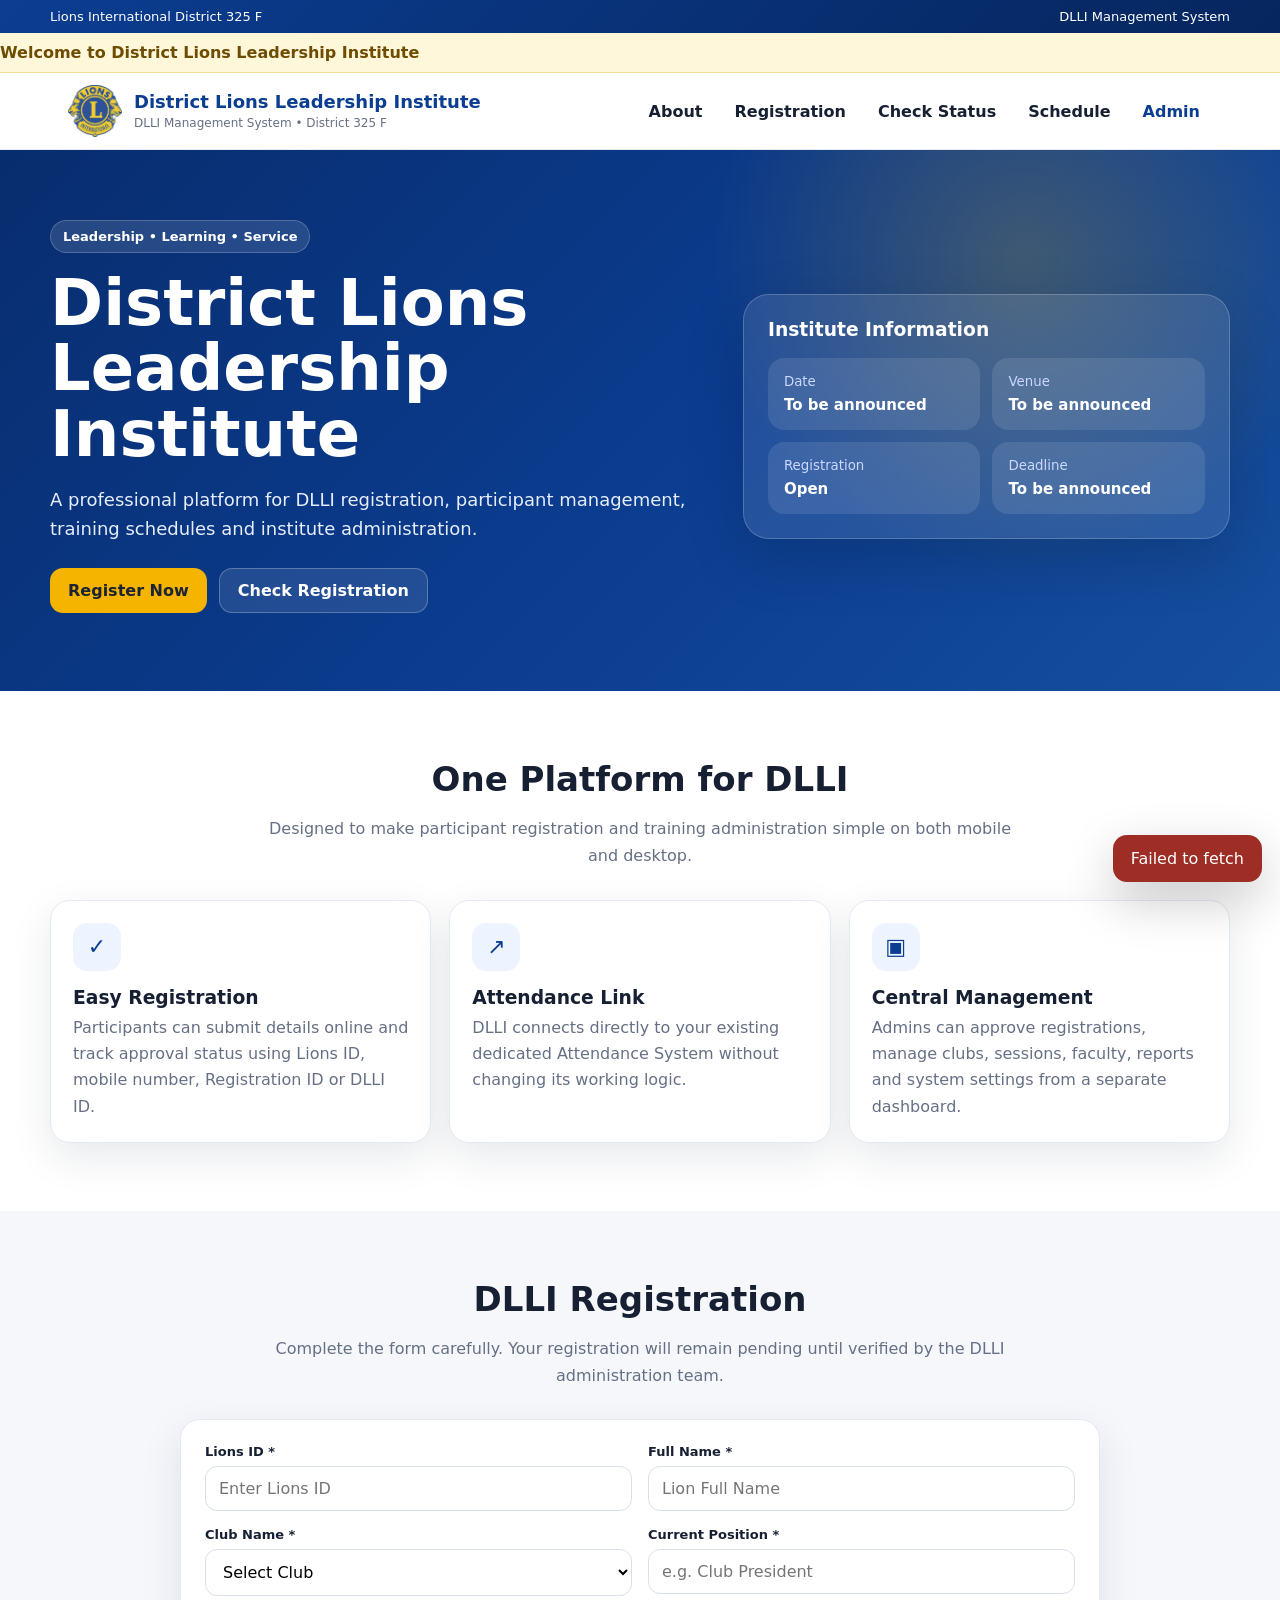
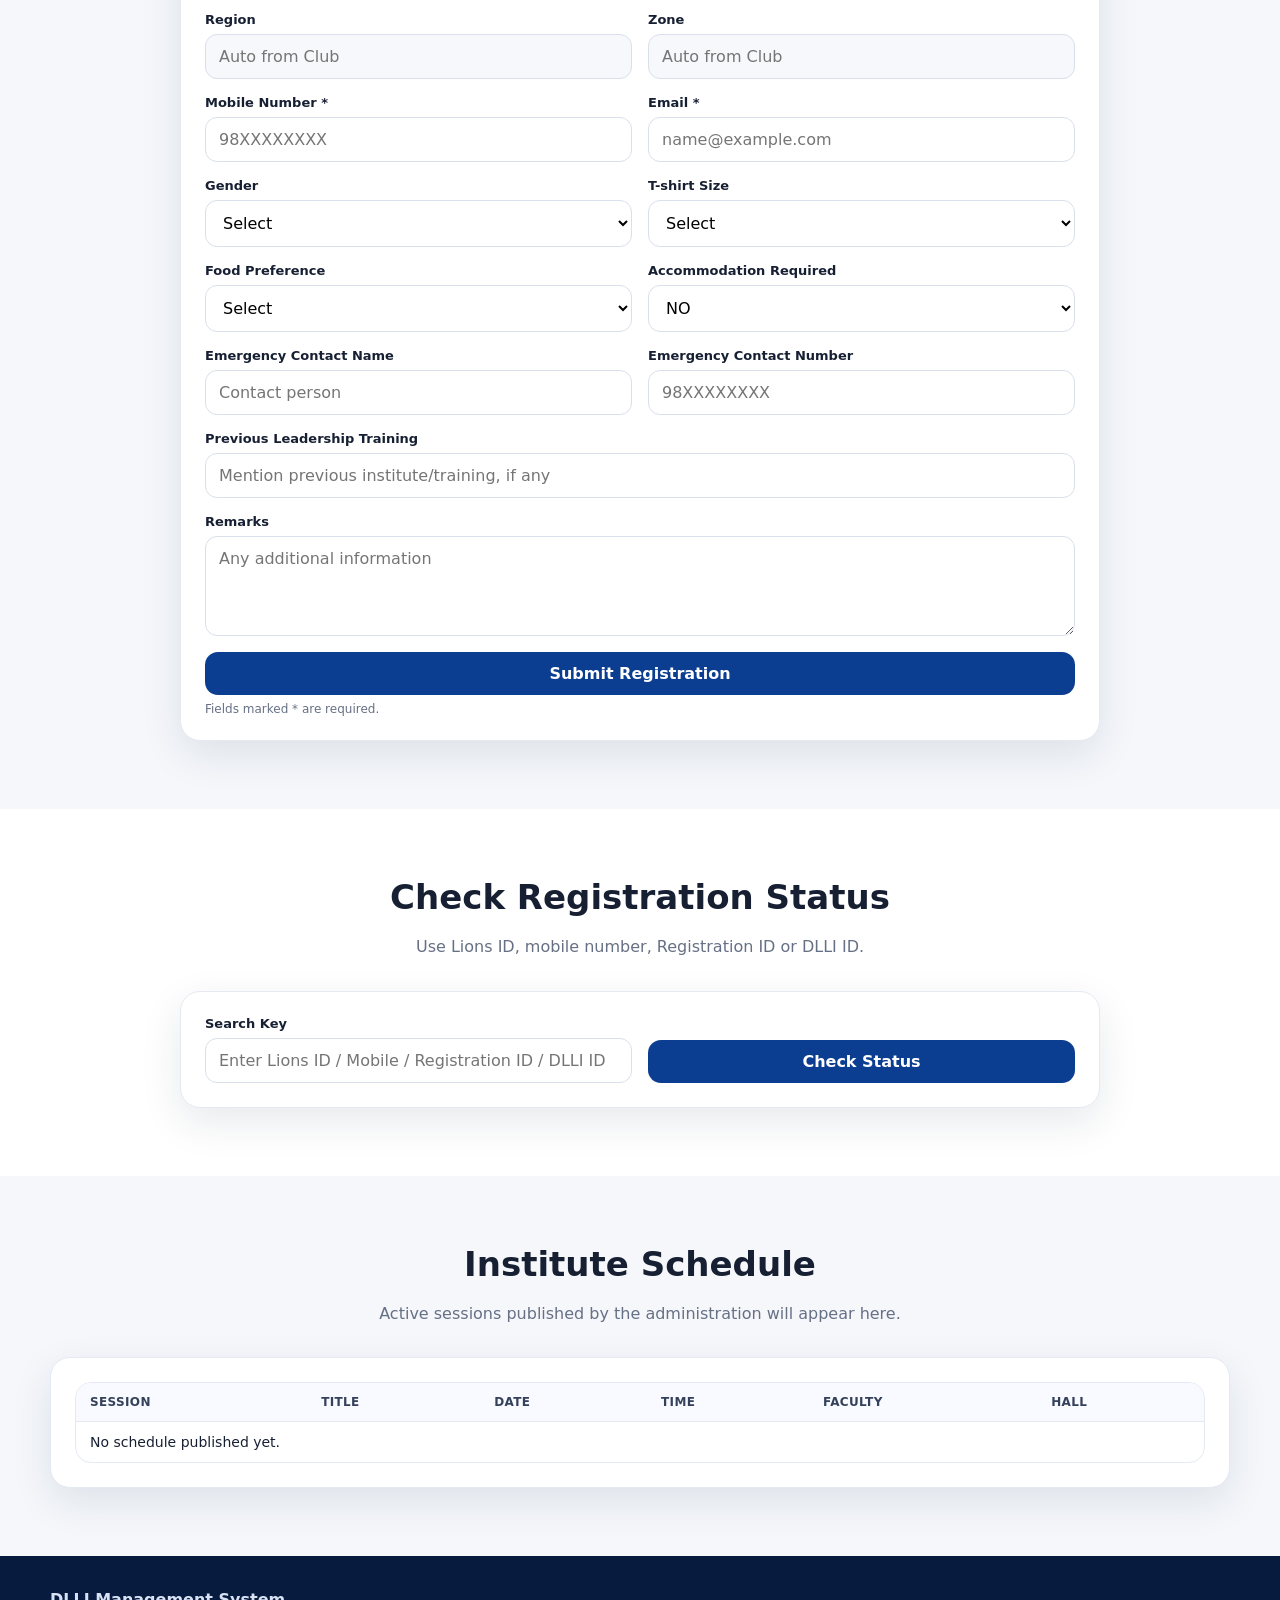
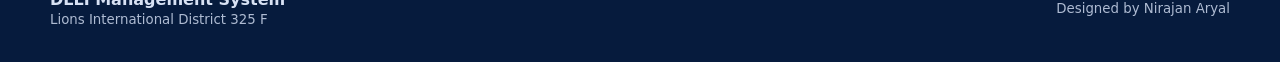
==== index.html @ bb49bf47 "Refactor HTML structure for improved clarity" ====
<!doctype html>
<html lang="en">
<head>
  <meta charset="utf-8">
  <meta name="viewport" content="width=device-width,initial-scale=1">
  <title>DLLI Management System | District 325 F</title>
  <meta name="description" content="District Lions Leadership Institute Management System - Lions International District 325 F">
  <link rel="icon" href="logo.png">
  <link rel="stylesheet" href="style.css">
</head>
<body>
  <div class="topbar"><div class="wrap"><span>Lions International District 325 F</span><span id="systemStatusText">DLLI Management System</span></div></div>

  <div class="marquee" id="marqueeBox"><div class="marquee-track" id="noticeMarquee">Welcome to District Lions Leadership Institute</div></div>

  <nav class="nav"><div class="nav-inner">
    <a class="brand" href="#home"><img src="logo.png" alt="DLLI Logo"><div><div class="brand-title">District Lions Leadership Institute</div><div class="brand-sub">DLLI Management System • District 325 F</div></div></a>
    <div class="nav-links">
      <a href="#about">About</a><a href="#registration">Registration</a><a href="#check">Check Status</a><a href="#schedule">Schedule</a>
      <a id="attendanceNavBtn" class="keep btn btn-success hidden" href="#" rel="noopener">Attendance</a>
      <a class="keep btn btn-light" href="admin.html">Admin</a>
    </div>
  </div></nav>

  <main>
    <section class="hero" id="home"><div class="hero-grid">
      <div>
        <span class="eyebrow">Leadership • Learning • Service</span>
        <h1 id="heroTitle">District Lions Leadership Institute</h1>
        <p id="heroIntro">A professional platform for DLLI registration, participant management, training schedules and institute administration.</p>
        <div class="hero-actions">
          <a class="btn btn-accent" href="#registration">Register Now</a>
          <a class="btn btn-outline hero-outline" href="#check">Check Registration</a>
          <a id="attendanceHeroBtn" class="btn btn-success hidden" href="#" rel="noopener">Open Attendance System</a>
        </div>
      </div>
      <div class="hero-card"><h3>Institute Information</h3><div class="meta">
        <div class="meta-box"><small>Date</small><strong id="instituteDate">To be announced</strong></div>
        <div class="meta-box"><small>Venue</small><strong id="venue">To be announced</strong></div>
        <div class="meta-box"><small>Registration</small><strong id="regStatus">Open</strong></div>
        <div class="meta-box"><small>Deadline</small><strong id="deadline">To be announced</strong></div>
      </div></div>
    </div></section>

    <section class="section alt" id="about"><div class="section-head"><h2>One Platform for DLLI</h2><p>Designed to make participant registration and training administration simple on both mobile and desktop.</p></div><div class="grid-3">
      <div class="feature"><div class="icon">✓</div><h3>Easy Registration</h3><p>Participants can submit details online and track approval status using Lions ID, mobile number, Registration ID or DLLI ID.</p></div>
      <div class="feature"><div class="icon">↗</div><h3>Attendance Link</h3><p>DLLI connects directly to your existing dedicated Attendance System without changing its working logic.</p></div>
      <div class="feature"><div class="icon">▣</div><h3>Central Management</h3><p>Admins can approve registrations, manage clubs, sessions, faculty, reports and system settings from a separate dashboard.</p></div>
    </div></section>

    <section class="section" id="registration"><div class="section-head"><h2>DLLI Registration</h2><p>Complete the form carefully. Your registration will remain pending until verified by the DLLI administration team.</p></div>
      <div class="form-shell card"><form id="registrationForm"><div class="form-grid">
        <div class="field"><label>Lions ID *</label><input name="lionsId" inputmode="numeric" required placeholder="Enter Lions ID"></div>
        <div class="field"><label>Full Name *</label><input name="fullName" required placeholder="Lion Full Name"></div>
        <div class="field"><label>Club Name *</label><select name="clubName" id="clubSelect" required><option value="">Select Club</option></select></div>
        <div class="field"><label>Current Position *</label><input name="currentPosition" required placeholder="e.g. Club President"></div>
        <div class="field"><label>Region</label><input id="regionDisplay" readonly placeholder="Auto from Club"></div>
        <div class="field"><label>Zone</label><input id="zoneDisplay" readonly placeholder="Auto from Club"></div>
        <div class="field"><label>Mobile Number *</label><input name="mobile" required inputmode="tel" placeholder="98XXXXXXXX"></div>
        <div class="field"><label>Email *</label><input name="email" type="email" required placeholder="name@example.com"></div>
        <div class="field"><label>Gender</label><select name="gender"><option value="">Select</option><option>Male</option><option>Female</option><option>Other</option></select></div>
        <div class="field"><label>T-shirt Size</label><select name="tshirtSize"><option value="">Select</option><option>S</option><option>M</option><option>L</option><option>XL</option><option>XXL</option><option>XXXL</option></select></div>
        <div class="field"><label>Food Preference</label><select name="foodPreference"><option value="">Select</option><option>Vegetarian</option><option>Non-Vegetarian</option><option>Other</option></select></div>
        <div class="field"><label>Accommodation Required</label><select name="accommodationRequired"><option value="NO">NO</option><option value="YES">YES</option></select></div>
        <div class="field"><label>Emergency Contact Name</label><input name="emergencyName" placeholder="Contact person"></div>
        <div class="field"><label>Emergency Contact Number</label><input name="emergencyNumber" inputmode="tel" placeholder="98XXXXXXXX"></div>
        <div class="field full"><label>Previous Leadership Training</label><input name="previousTraining" placeholder="Mention previous institute/training, if any"></div>
        <div class="field full"><label>Remarks</label><textarea name="remarks" placeholder="Any additional information"></textarea></div>
        <div class="field full"><button class="btn btn-primary" id="submitBtn" type="submit">Submit Registration</button><div class="hint">Fields marked * are required.</div></div>
      </div></form><div id="registrationMessage" class="status-box"></div></div>
    </section>

    <section class="section alt" id="check"><div class="section-head"><h2>Check Registration Status</h2><p>Use Lions ID, mobile number, Registration ID or DLLI ID.</p></div><div class="form-shell card"><div class="form-grid"><div class="field"><label>Search Key</label><input id="checkKey" placeholder="Enter Lions ID / Mobile / Registration ID / DLLI ID"></div><div class="field action-field"><button class="btn btn-primary" id="checkBtn" type="button">Check Status</button></div></div><div id="checkResult" class="status-box"></div></div></section>

    <section class="section" id="schedule"><div class="section-head"><h2>Institute Schedule</h2><p>Active sessions published by the administration will appear here.</p></div><div class="wrap card"><div class="table-wrap"><table><thead><tr><th>Session</th><th>Title</th><th>Date</th><th>Time</th><th>Faculty</th><th>Hall</th></tr></thead><tbody id="scheduleBody"><tr><td colspan="6">No schedule published yet.</td></tr></tbody></table></div></div></section>
  </main>

  <footer class="footer"><div class="footer-grid"><div><strong>DLLI Management System</strong><br><small>Lions International District 325 F</small></div><small>Designed by Nirajan Aryal</small></div></footer>
  <div id="toast" class="toast"></div>
  <script src="config.js"></script><script src="app.js"></script>
</body></html>
---- style.css ----
:root{
  --primary:#0b3d91;--primary2:#1456c3;--accent:#f4b400;--ink:#172033;--muted:#667085;
  --bg:#f5f7fb;--card:#ffffff;--line:#e5e9f2;--success:#14804a;--danger:#c9362b;--warning:#b36b00;
  --shadow:0 14px 40px rgba(18,38,63,.10);--radius:20px;
}
*{box-sizing:border-box}html{scroll-behavior:smooth}body{margin:0;font-family:Inter,system-ui,-apple-system,"Segoe UI",Roboto,Arial,sans-serif;background:var(--bg);color:var(--ink)}
a{color:inherit;text-decoration:none}button,input,select,textarea{font:inherit}
.topbar{background:linear-gradient(135deg,var(--primary),#06265e);color:#fff;padding:9px 18px;font-size:13px}
.topbar .wrap{display:flex;justify-content:space-between;gap:12px;align-items:center}.wrap{max-width:1180px;margin:auto}
.nav{position:sticky;top:0;z-index:50;background:rgba(255,255,255,.96);backdrop-filter:blur(12px);border-bottom:1px solid var(--line)}
.nav-inner{max-width:1180px;margin:auto;padding:11px 18px;display:flex;align-items:center;justify-content:space-between;gap:18px}
.brand{display:flex;align-items:center;gap:12px;min-width:0}.brand img{width:54px;height:54px;object-fit:contain}.brand-title{font-weight:900;color:var(--primary);font-size:18px;line-height:1.1}.brand-sub{font-size:12px;color:var(--muted);margin-top:4px}
.nav-links{display:flex;gap:8px;align-items:center;flex-wrap:wrap}.nav-links a,.nav-links button{border:0;background:transparent;padding:10px 12px;border-radius:12px;cursor:pointer;font-weight:700}.nav-links a:hover,.nav-links button:hover{background:#eef4ff;color:var(--primary)}
.btn{border:0;border-radius:13px;padding:12px 18px;cursor:pointer;font-weight:800;display:inline-flex;align-items:center;justify-content:center;gap:8px;transition:.2s}.btn:hover{transform:translateY(-1px)}.btn-primary{background:var(--primary);color:#fff}.btn-accent{background:var(--accent);color:#1c2433}.btn-light{background:#eef4ff;color:var(--primary)}.btn-danger{background:#feeceb;color:var(--danger)}.btn-success{background:#e8f7ef;color:var(--success)}.btn-outline{background:#fff;border:1px solid var(--line);color:var(--ink)}
.hero{background:radial-gradient(circle at 80% 20%,rgba(244,180,0,.22),transparent 28%),linear-gradient(135deg,#082d6e,#0b3d91 56%,#164f9d);color:white;padding:70px 18px 78px}.hero-grid{max-width:1180px;margin:auto;display:grid;grid-template-columns:1.15fr .85fr;gap:34px;align-items:center}.eyebrow{display:inline-block;background:rgba(255,255,255,.12);border:1px solid rgba(255,255,255,.2);padding:8px 12px;border-radius:999px;font-size:13px;font-weight:800}.hero h1{font-size:clamp(38px,5vw,68px);line-height:1.02;margin:18px 0 14px}.hero p{font-size:18px;line-height:1.65;color:#e6edff;max-width:720px}.hero-actions{display:flex;gap:12px;flex-wrap:wrap;margin-top:24px}.hero-card{background:rgba(255,255,255,.10);border:1px solid rgba(255,255,255,.2);padding:24px;border-radius:26px;box-shadow:0 20px 60px rgba(0,0,0,.16)}
.hero-card .meta{display:grid;grid-template-columns:1fr 1fr;gap:12px}.meta-box{background:rgba(255,255,255,.1);padding:16px;border-radius:16px}.meta-box small{display:block;color:#cbd8ff;margin-bottom:6px}.meta-box strong{font-size:15px}
.marquee{background:#fff7da;color:#6e4c00;border-bottom:1px solid #f0df9b;overflow:hidden;white-space:nowrap}.marquee-track{display:inline-block;padding:10px 0;animation:scroll 28s linear infinite;font-weight:800}@keyframes scroll{from{transform:translateX(100vw)}to{transform:translateX(-100%)}}
.section{padding:68px 18px}.section.alt{background:#fff}.section-head{max-width:760px;margin:0 auto 30px;text-align:center}.section-head h2{font-size:34px;margin:0 0 10px}.section-head p{color:var(--muted);line-height:1.7}
.grid-3{max-width:1180px;margin:auto;display:grid;grid-template-columns:repeat(3,1fr);gap:18px}.feature{background:#fff;border:1px solid var(--line);border-radius:var(--radius);padding:22px;box-shadow:var(--shadow)}.feature .icon{width:48px;height:48px;display:grid;place-items:center;border-radius:14px;background:#eef4ff;color:var(--primary);font-size:22px}.feature h3{margin:16px 0 7px}.feature p{color:var(--muted);line-height:1.65;margin:0}
.card{background:var(--card);border:1px solid var(--line);border-radius:var(--radius);box-shadow:var(--shadow);padding:24px}.form-shell{max-width:920px;margin:auto}.form-grid{display:grid;grid-template-columns:1fr 1fr;gap:16px}.field{display:flex;flex-direction:column;gap:7px}.field.full{grid-column:1/-1}.field label{font-size:13px;font-weight:800}.field input,.field select,.field textarea{width:100%;border:1px solid #d9dfeb;border-radius:12px;padding:12px 13px;background:#fff;outline:none}.field input:focus,.field select:focus,.field textarea:focus{border-color:#7aa7f2;box-shadow:0 0 0 3px #eaf1ff}.field textarea{min-height:100px;resize:vertical}.hint{font-size:12px;color:var(--muted)}
.status-box{margin-top:18px;padding:16px;border-radius:14px;display:none}.status-box.show{display:block}.status-info{background:#eef4ff;color:#244d87}.status-success{background:#e8f7ef;color:#11653a}.status-error{background:#feeceb;color:#9d2d25}.status-warning{background:#fff5e6;color:#8f5b00}
.stats{display:grid;grid-template-columns:repeat(4,1fr);gap:14px}.stat{background:#fff;border:1px solid var(--line);padding:18px;border-radius:17px}.stat small{color:var(--muted)}.stat strong{display:block;font-size:28px;margin-top:4px;color:var(--primary)}
.table-wrap{overflow:auto;border:1px solid var(--line);border-radius:16px}table{width:100%;border-collapse:collapse;min-width:760px}th,td{padding:12px 14px;border-bottom:1px solid var(--line);text-align:left;font-size:14px}th{background:#f8faff;color:#35415a;font-size:12px;text-transform:uppercase;letter-spacing:.03em}tr:last-child td{border-bottom:0}.badge{display:inline-flex;padding:6px 9px;border-radius:999px;font-size:11px;font-weight:900}.badge.pending{background:#fff4d6;color:#866000}.badge.approved{background:#e7f7ee;color:#12643b}.badge.rejected{background:#feeceb;color:#a63129}.badge.waiting_list{background:#eef4ff;color:#305d9b}
.footer{background:#061b3d;color:#d8e2f4;padding:34px 18px}.footer-grid{max-width:1180px;margin:auto;display:flex;justify-content:space-between;gap:20px;align-items:center}.footer small{color:#aebbd2}
.loading{opacity:.65;pointer-events:none}.spinner{width:16px;height:16px;border:2px solid currentColor;border-right-color:transparent;border-radius:50%;animation:spin .7s linear infinite}@keyframes spin{to{transform:rotate(360deg)}}
.modal{position:fixed;inset:0;background:rgba(4,12,28,.62);display:none;align-items:center;justify-content:center;padding:18px;z-index:100}.modal.show{display:flex}.modal-card{background:#fff;width:min(560px,100%);max-height:90vh;overflow:auto;border-radius:22px;padding:22px;box-shadow:0 25px 90px rgba(0,0,0,.28)}
.admin-layout{display:grid;grid-template-columns:250px 1fr;min-height:100vh}.sidebar{background:#071d42;color:#fff;padding:18px;position:sticky;top:0;height:100vh}.side-brand{display:flex;align-items:center;gap:11px;padding-bottom:18px;border-bottom:1px solid rgba(255,255,255,.12)}.side-brand img{width:44px;height:44px;object-fit:contain}.side-menu{display:flex;flex-direction:column;gap:7px;margin-top:18px}.side-menu button{width:100%;text-align:left;border:0;background:transparent;color:#d8e5ff;padding:11px 12px;border-radius:12px;cursor:pointer;font-weight:700}.side-menu button:hover,.side-menu button.active{background:#123a79;color:#fff}.admin-main{min-width:0}.admin-top{background:#fff;border-bottom:1px solid var(--line);padding:14px 20px;display:flex;justify-content:space-between;align-items:center;position:sticky;top:0;z-index:20}.admin-content{padding:22px;max-width:1400px}.panel{display:none}.panel.active{display:block}.panel-head{display:flex;justify-content:space-between;align-items:center;gap:12px;margin-bottom:16px}.panel-head h2{margin:0}.login-screen{min-height:100vh;display:grid;place-items:center;padding:20px;background:radial-gradient(circle at 10% 10%,#eaf1ff,transparent 30%),var(--bg)}.login-card{width:min(430px,100%);background:#fff;border:1px solid var(--line);box-shadow:var(--shadow);border-radius:24px;padding:28px}.login-logo{display:flex;justify-content:center}.login-logo img{width:84px;height:84px;object-fit:contain}.hidden{display:none!important}.row-actions{display:flex;gap:6px;flex-wrap:wrap}.mini{padding:7px 10px;border-radius:9px;font-size:12px}.settings-grid{display:grid;grid-template-columns:repeat(2,1fr);gap:14px}
@media(max-width:900px){.hero-grid,.grid-3{grid-template-columns:1fr}.hero{padding-top:48px}.admin-layout{grid-template-columns:1fr}.sidebar{position:relative;height:auto}.side-menu{display:grid;grid-template-columns:repeat(2,1fr)}.admin-top{position:sticky}.stats{grid-template-columns:repeat(2,1fr)}}
@media(max-width:620px){.nav-links a:not(.keep){display:none}.brand-title{font-size:15px}.brand-sub{display:none}.hero h1{font-size:40px}.form-grid,.settings-grid{grid-template-columns:1fr}.field.full{grid-column:auto}.stats{grid-template-columns:1fr 1fr}.topbar .wrap,.footer-grid{flex-direction:column;align-items:flex-start}.hero-card .meta{grid-template-columns:1fr}.side-menu{grid-template-columns:1fr 1fr}.admin-content{padding:14px}.panel-head{align-items:flex-start;flex-direction:column}}

/* ===== DLLI v1.1.0 additive UI ===== */
.hero-card h3{margin-top:0}.hero-outline{background:rgba(255,255,255,.1);color:#fff;border-color:rgba(255,255,255,.25)}
.action-field{justify-content:end}.stats-5{grid-template-columns:repeat(5,1fr)}
.analysis-grid{display:grid;grid-template-columns:repeat(2,1fr);gap:18px;margin-top:18px}.analysis-grid .card{box-shadow:none}
.breakdown{display:flex;flex-direction:column;gap:9px;max-height:240px;overflow:auto}.breakdown-row{display:flex;justify-content:space-between;gap:15px;padding:9px 10px;border-radius:10px;background:#f8faff}.breakdown-row span{min-width:0;overflow:hidden;text-overflow:ellipsis;white-space:nowrap;color:#475467}.breakdown-row strong{color:var(--primary)}
.report-filters{display:grid;grid-template-columns:repeat(4,1fr);gap:14px}.modal-head{display:flex;justify-content:space-between;align-items:center;gap:12px}.modal-wide{width:min(900px,100%)}.modal-actions{margin-top:18px;padding-top:16px;border-top:1px solid var(--line)}
.toast{position:fixed;right:18px;bottom:18px;z-index:250;max-width:min(420px,calc(100vw - 36px));padding:14px 18px;border-radius:14px;box-shadow:0 18px 50px rgba(0,0,0,.22);background:#172033;color:#fff;opacity:0;transform:translateY(15px);pointer-events:none;transition:.22s}.toast.show{opacity:1;transform:translateY(0)}.toast-success{background:#11653a}.toast-error{background:#9d2d25}.toast-info{background:#244d87}
.viewer-mode #setupClubsBtn,.viewer-mode #addSessionBtn,.viewer-mode #addFacultyBtn,.viewer-mode #saveSettingsBtn,.viewer-mode #saveRegEdit,.viewer-mode #approveFromModal,.viewer-mode #waitingFromModal,.viewer-mode #rejectFromModal{display:none!important}
input[readonly]{background:#f6f8fb;color:#667085}
@media(max-width:1100px){.stats-5{grid-template-columns:repeat(3,1fr)}.report-filters{grid-template-columns:repeat(2,1fr)}}
@media(max-width:760px){.analysis-grid{grid-template-columns:1fr}.stats-5{grid-template-columns:repeat(2,1fr)}.report-filters{grid-template-columns:1fr}.modal-actions .btn{flex:1 1 45%}}
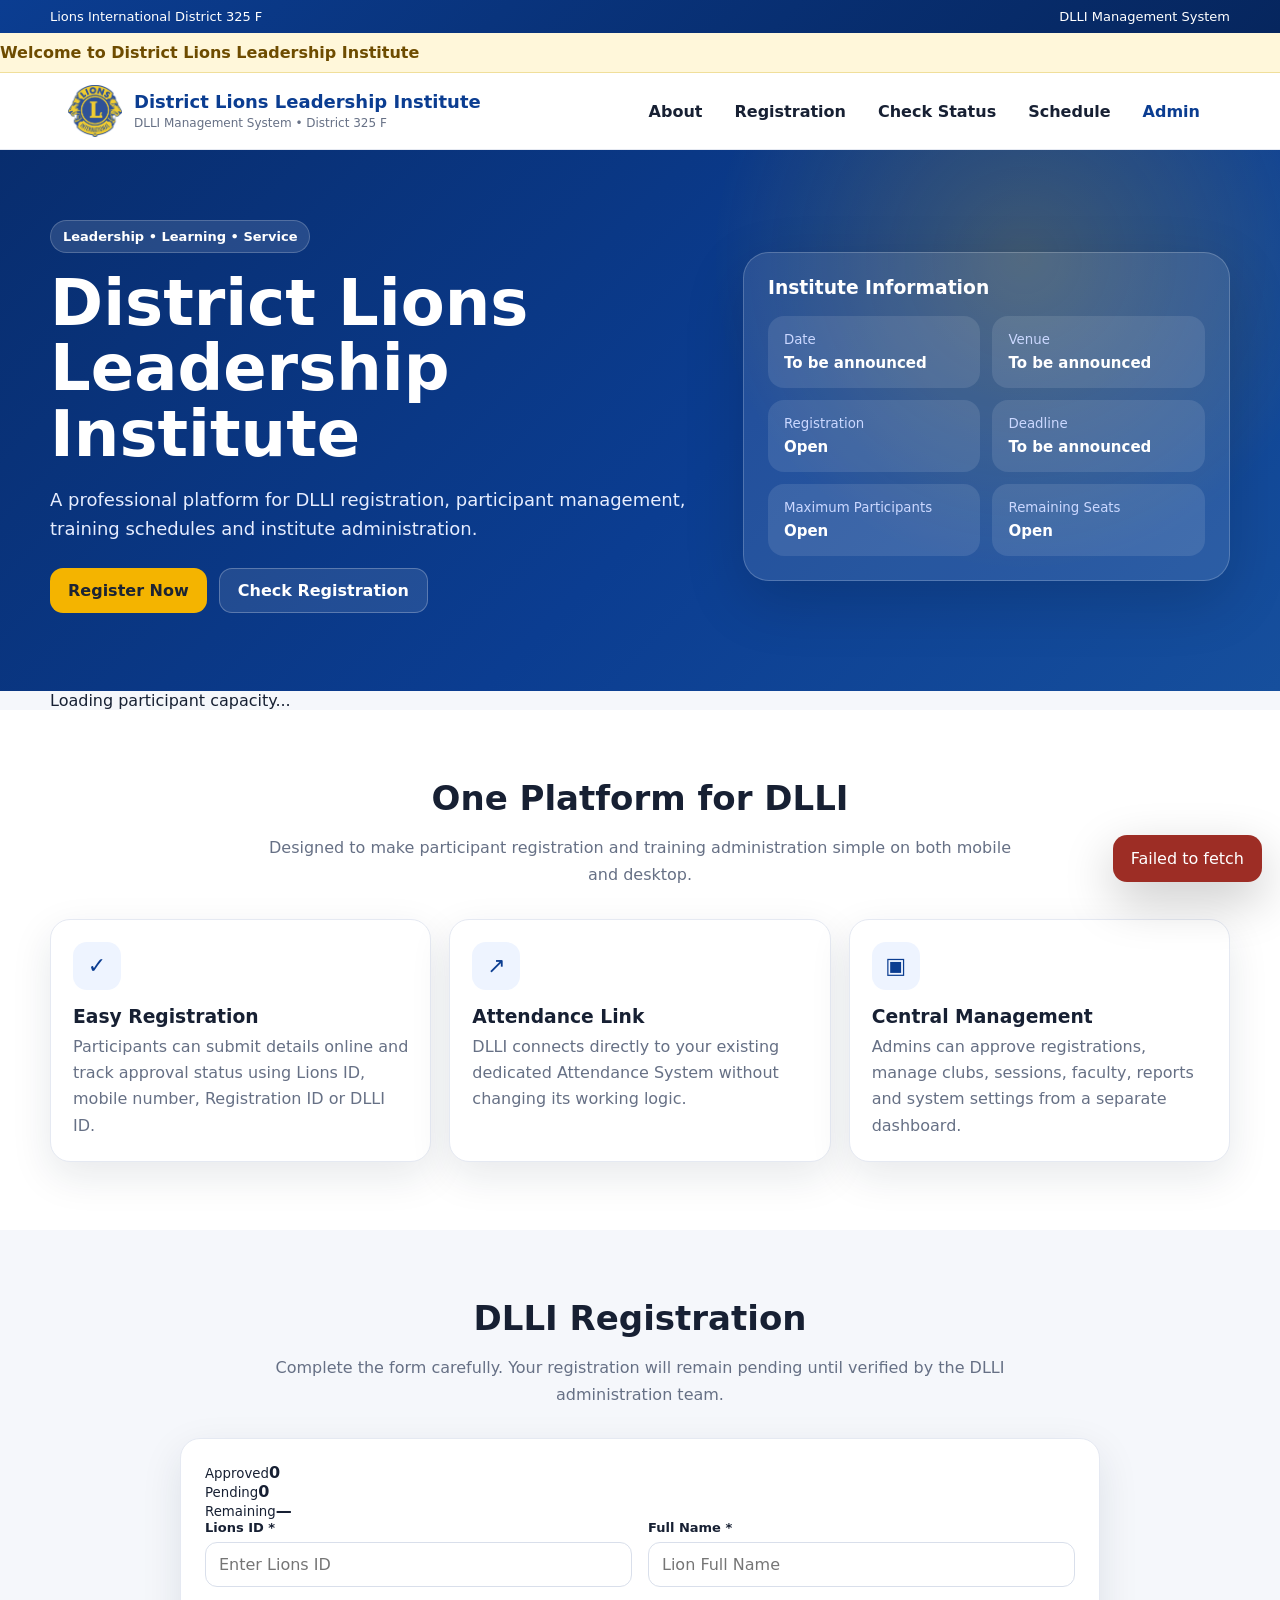
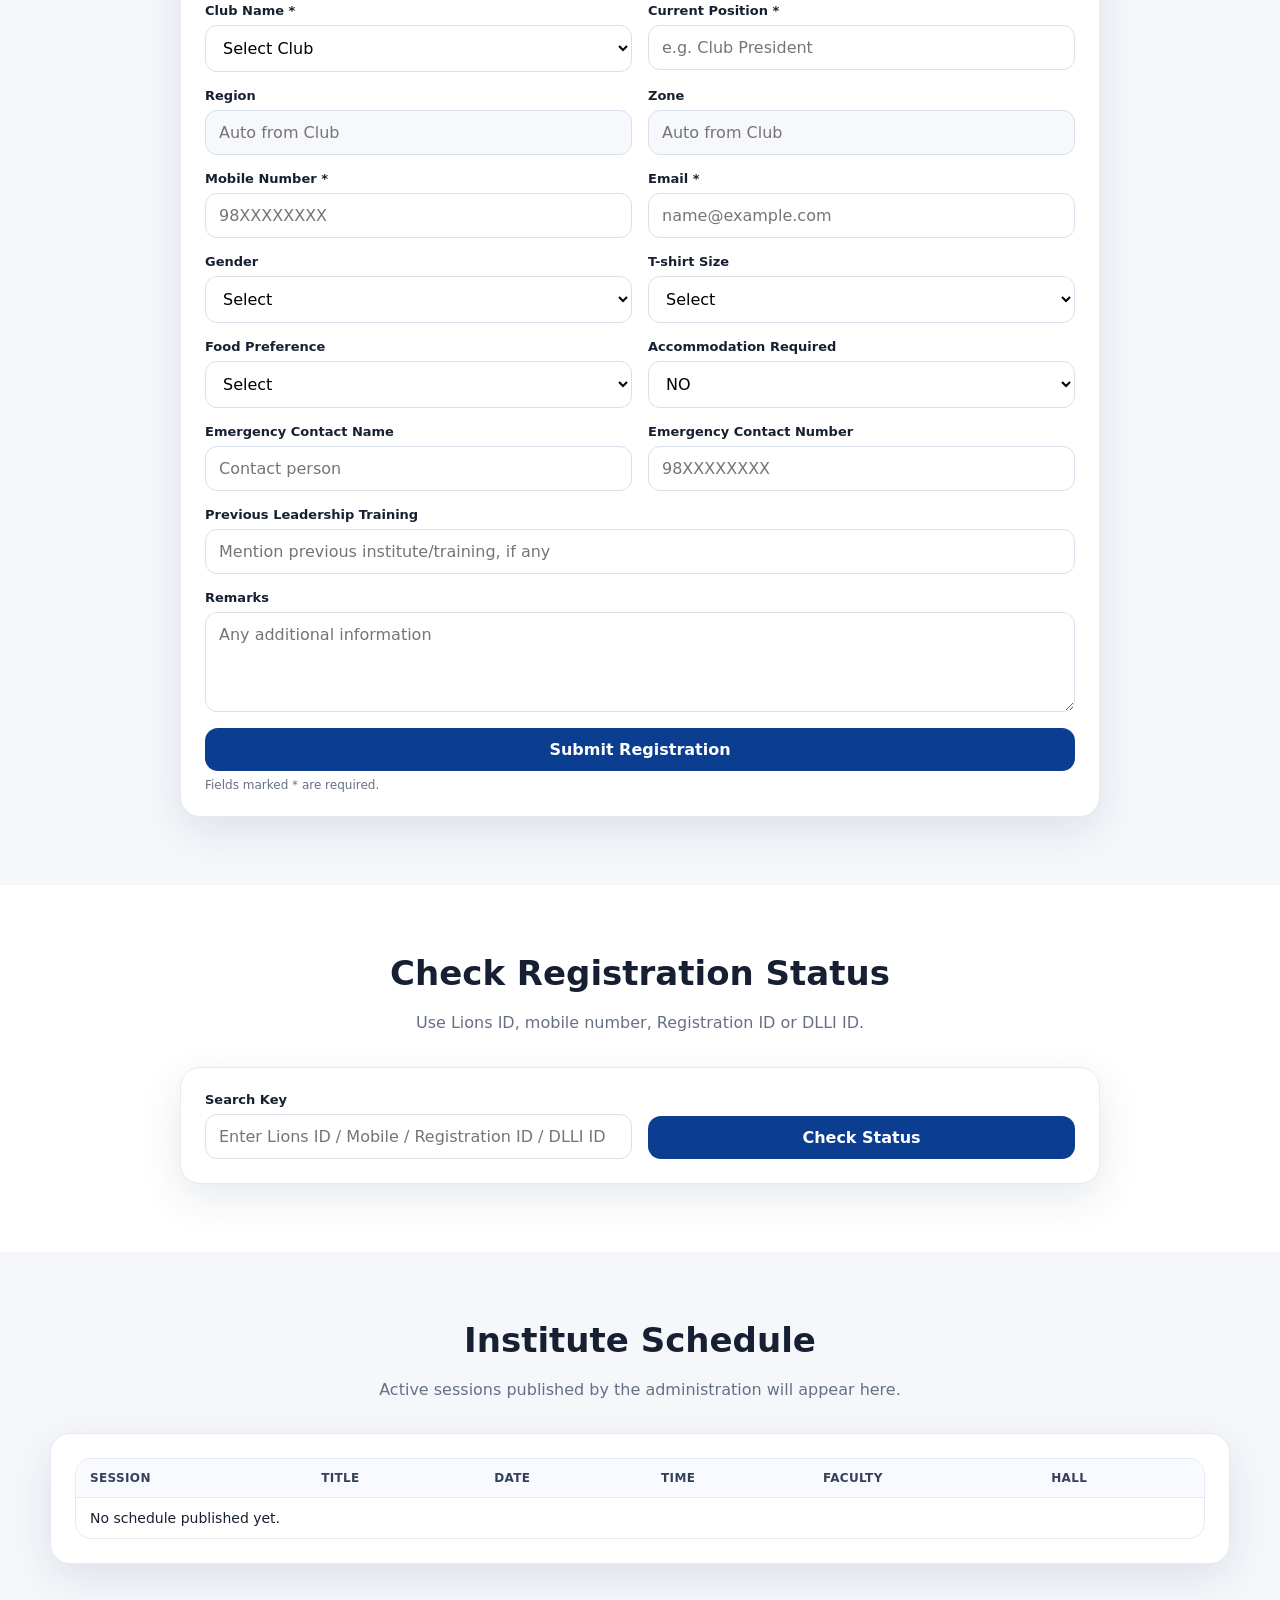
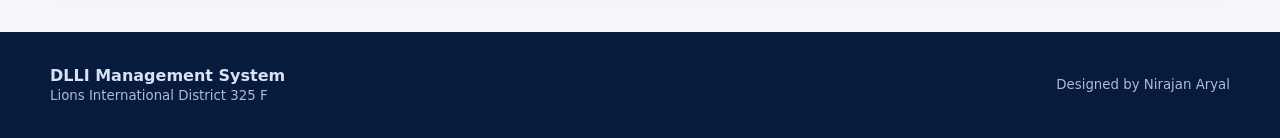
==== commit d084edea: "Update index.html" ====
--- a/index.html
+++ b/index.html
@@ -9,14 +9,15 @@
   <link rel="stylesheet" href="style.css">
 </head>
 <body>
-  <div class="topbar"><div class="wrap"><span>Lions International District 325 F</span><span id="systemStatusText">DLLI Management System</span></div></div>
+  <div id="maintenanceBanner" class="maintenance-banner hidden">System is currently under maintenance. Public information remains available, but new registration is temporarily disabled.</div>
+  <div class="topbar"><div class="wrap"><span id="districtNameTop">Lions International District 325 F</span><span id="systemStatusText">DLLI Management System</span></div></div>
 
   <div class="marquee" id="marqueeBox"><div class="marquee-track" id="noticeMarquee">Welcome to District Lions Leadership Institute</div></div>
 
   <nav class="nav"><div class="nav-inner">
-    <a class="brand" href="#home"><img src="logo.png" alt="DLLI Logo"><div><div class="brand-title">District Lions Leadership Institute</div><div class="brand-sub">DLLI Management System • District 325 F</div></div></a>
+    <a class="brand" href="#home"><img data-dlli-logo src="logo.png" alt="DLLI Logo"><div><div class="brand-title" id="brandTitle">District Lions Leadership Institute</div><div class="brand-sub">DLLI Management System • District 325 F</div></div></a>
     <div class="nav-links">
-      <a href="#about">About</a><a href="#registration">Registration</a><a href="#check">Check Status</a><a href="#schedule">Schedule</a>
+      <a href="#about">About</a><a href="#registration">Registration</a><a href="#check">Check Status</a><a href="#schedule">Schedule</a><a id="contactNavBtn" class="hidden" href="#contact">Contact</a>
       <a id="attendanceNavBtn" class="keep btn btn-success hidden" href="#" rel="noopener">Attendance</a>
       <a class="keep btn btn-light" href="admin.html">Admin</a>
     </div>
@@ -29,18 +30,22 @@
         <h1 id="heroTitle">District Lions Leadership Institute</h1>
         <p id="heroIntro">A professional platform for DLLI registration, participant management, training schedules and institute administration.</p>
         <div class="hero-actions">
-          <a class="btn btn-accent" href="#registration">Register Now</a>
+          <a class="btn btn-accent" id="registerHeroBtn" href="#registration">Register Now</a>
           <a class="btn btn-outline hero-outline" href="#check">Check Registration</a>
           <a id="attendanceHeroBtn" class="btn btn-success hidden" href="#" rel="noopener">Open Attendance System</a>
         </div>
       </div>
       <div class="hero-card"><h3>Institute Information</h3><div class="meta">
         <div class="meta-box"><small>Date</small><strong id="instituteDate">To be announced</strong></div>
-        <div class="meta-box"><small>Venue</small><strong id="venue">To be announced</strong></div>
+        <div class="meta-box"><small>Venue</small><strong id="venue">To be announced</strong><a id="venueMapBtn" class="meta-link hidden" href="#" rel="noopener">📍 View Location</a></div>
         <div class="meta-box"><small>Registration</small><strong id="regStatus">Open</strong></div>
         <div class="meta-box"><small>Deadline</small><strong id="deadline">To be announced</strong></div>
+        <div class="meta-box"><small>Maximum Participants</small><strong id="maxParticipants">Open</strong></div>
+        <div class="meta-box"><small>Remaining Seats</small><strong id="remainingSeats">Open</strong></div>
       </div></div>
     </div></section>
+
+    <section class="capacity-strip"><div class="wrap"><div id="capacitySummary" class="capacity-summary">Loading participant capacity...</div></div></section>
 
     <section class="section alt" id="about"><div class="section-head"><h2>One Platform for DLLI</h2><p>Designed to make participant registration and training administration simple on both mobile and desktop.</p></div><div class="grid-3">
       <div class="feature"><div class="icon">✓</div><h3>Easy Registration</h3><p>Participants can submit details online and track approval status using Lions ID, mobile number, Registration ID or DLLI ID.</p></div>
@@ -49,7 +54,7 @@
     </div></section>
 
     <section class="section" id="registration"><div class="section-head"><h2>DLLI Registration</h2><p>Complete the form carefully. Your registration will remain pending until verified by the DLLI administration team.</p></div>
-      <div class="form-shell card"><form id="registrationForm"><div class="form-grid">
+      <div class="form-shell card"><div class="registration-mini-stats"><div><small>Approved</small><strong id="approvedCount">0</strong></div><div><small>Pending</small><strong id="pendingCount">0</strong></div><div><small>Remaining</small><strong id="remainingSeatsMini">—</strong></div></div><form id="registrationForm"><div class="form-grid">
         <div class="field"><label>Lions ID *</label><input name="lionsId" inputmode="numeric" required placeholder="Enter Lions ID"></div>
         <div class="field"><label>Full Name *</label><input name="fullName" required placeholder="Lion Full Name"></div>
         <div class="field"><label>Club Name *</label><select name="clubName" id="clubSelect" required><option value="">Select Club</option></select></div>
@@ -73,9 +78,15 @@
     <section class="section alt" id="check"><div class="section-head"><h2>Check Registration Status</h2><p>Use Lions ID, mobile number, Registration ID or DLLI ID.</p></div><div class="form-shell card"><div class="form-grid"><div class="field"><label>Search Key</label><input id="checkKey" placeholder="Enter Lions ID / Mobile / Registration ID / DLLI ID"></div><div class="field action-field"><button class="btn btn-primary" id="checkBtn" type="button">Check Status</button></div></div><div id="checkResult" class="status-box"></div></div></section>
 
     <section class="section" id="schedule"><div class="section-head"><h2>Institute Schedule</h2><p>Active sessions published by the administration will appear here.</p></div><div class="wrap card"><div class="table-wrap"><table><thead><tr><th>Session</th><th>Title</th><th>Date</th><th>Time</th><th>Faculty</th><th>Hall</th></tr></thead><tbody id="scheduleBody"><tr><td colspan="6">No schedule published yet.</td></tr></tbody></table></div></div></section>
+
+    <section class="section alt hidden" id="contact"><div class="section-head"><h2>Contact DLLI</h2><p>Contact information below is controlled directly from the Settings sheet.</p></div><div class="contact-grid wrap">
+      <div id="phoneContact" class="contact-card hidden"><div class="contact-icon">☎</div><div><small>Phone</small><strong id="contactPhoneText"></strong><a id="contactPhoneLink" class="btn btn-light mini" href="#">Call Now</a></div></div>
+      <div id="emailContact" class="contact-card hidden"><div class="contact-icon">✉</div><div><small>Email</small><strong id="contactEmailText"></strong><a id="contactEmailLink" class="btn btn-light mini" href="#">Send Email</a></div></div>
+      <div id="whatsappContact" class="contact-card hidden"><div class="contact-icon">◉</div><div><small>WhatsApp</small><strong id="contactWhatsappText"></strong><a id="contactWhatsappLink" class="btn btn-success mini" href="#" rel="noopener">Open WhatsApp</a></div></div>
+    </div></section>
   </main>
 
-  <footer class="footer"><div class="footer-grid"><div><strong>DLLI Management System</strong><br><small>Lions International District 325 F</small></div><small>Designed by Nirajan Aryal</small></div></footer>
+  <footer class="footer"><div class="footer-grid"><div><strong>DLLI Management System</strong><br><small id="footerDistrict">Lions International District 325 F</small></div><small>Designed by Nirajan Aryal</small></div></footer>
   <div id="toast" class="toast"></div>
   <script src="config.js"></script><script src="app.js"></script>
 </body></html>
--- a/style.css
+++ b/style.css
@@ -39,3 +39,10 @@
 input[readonly]{background:#f6f8fb;color:#667085}
 @media(max-width:1100px){.stats-5{grid-template-columns:repeat(3,1fr)}.report-filters{grid-template-columns:repeat(2,1fr)}}
 @media(max-width:760px){.analysis-grid{grid-template-columns:1fr}.stats-5{grid-template-columns:repeat(2,1fr)}.report-filters{grid-template-columns:1fr}.modal-actions .btn{flex:1 1 45%}}
+
+/* ===== DLLI v1.2.0 additive UI ===== */
+@keyframes scrollLeft{from{transform:translateX(100vw)}to{transform:translateX(-100%)}}
+@keyframes scrollRight{from{transform:translateX(-100%)}to{transform:translateX(100vw)}}
+.marquee-track{animation-name:scrollLeft;animation-duration:65s;animation-timing-function:linear;animation-iteration-count:infinite}
+.top-actions{display:flex;gap:8px;align-items:center;flex-wrap:wrap}.center{text-align:center}.muted{color:var(--muted)}.small{font-size:13px}.mt12{margin-top:12px}.mt18{margin-top:18px}.mb14{margin-bottom:14px}.full-btn{width:100%;margin-top:18px}.text-link{color:var(--primary);font-weight:800}.side-sub{font-size:11px;color:#aec3e8}.admin-id{font-size:12px;color:var(--muted)}
+@media(max-width:620px){.top-actions{justify-content:flex-end}.top-actions .btn{font-size:11px;padding:7px 9px}}
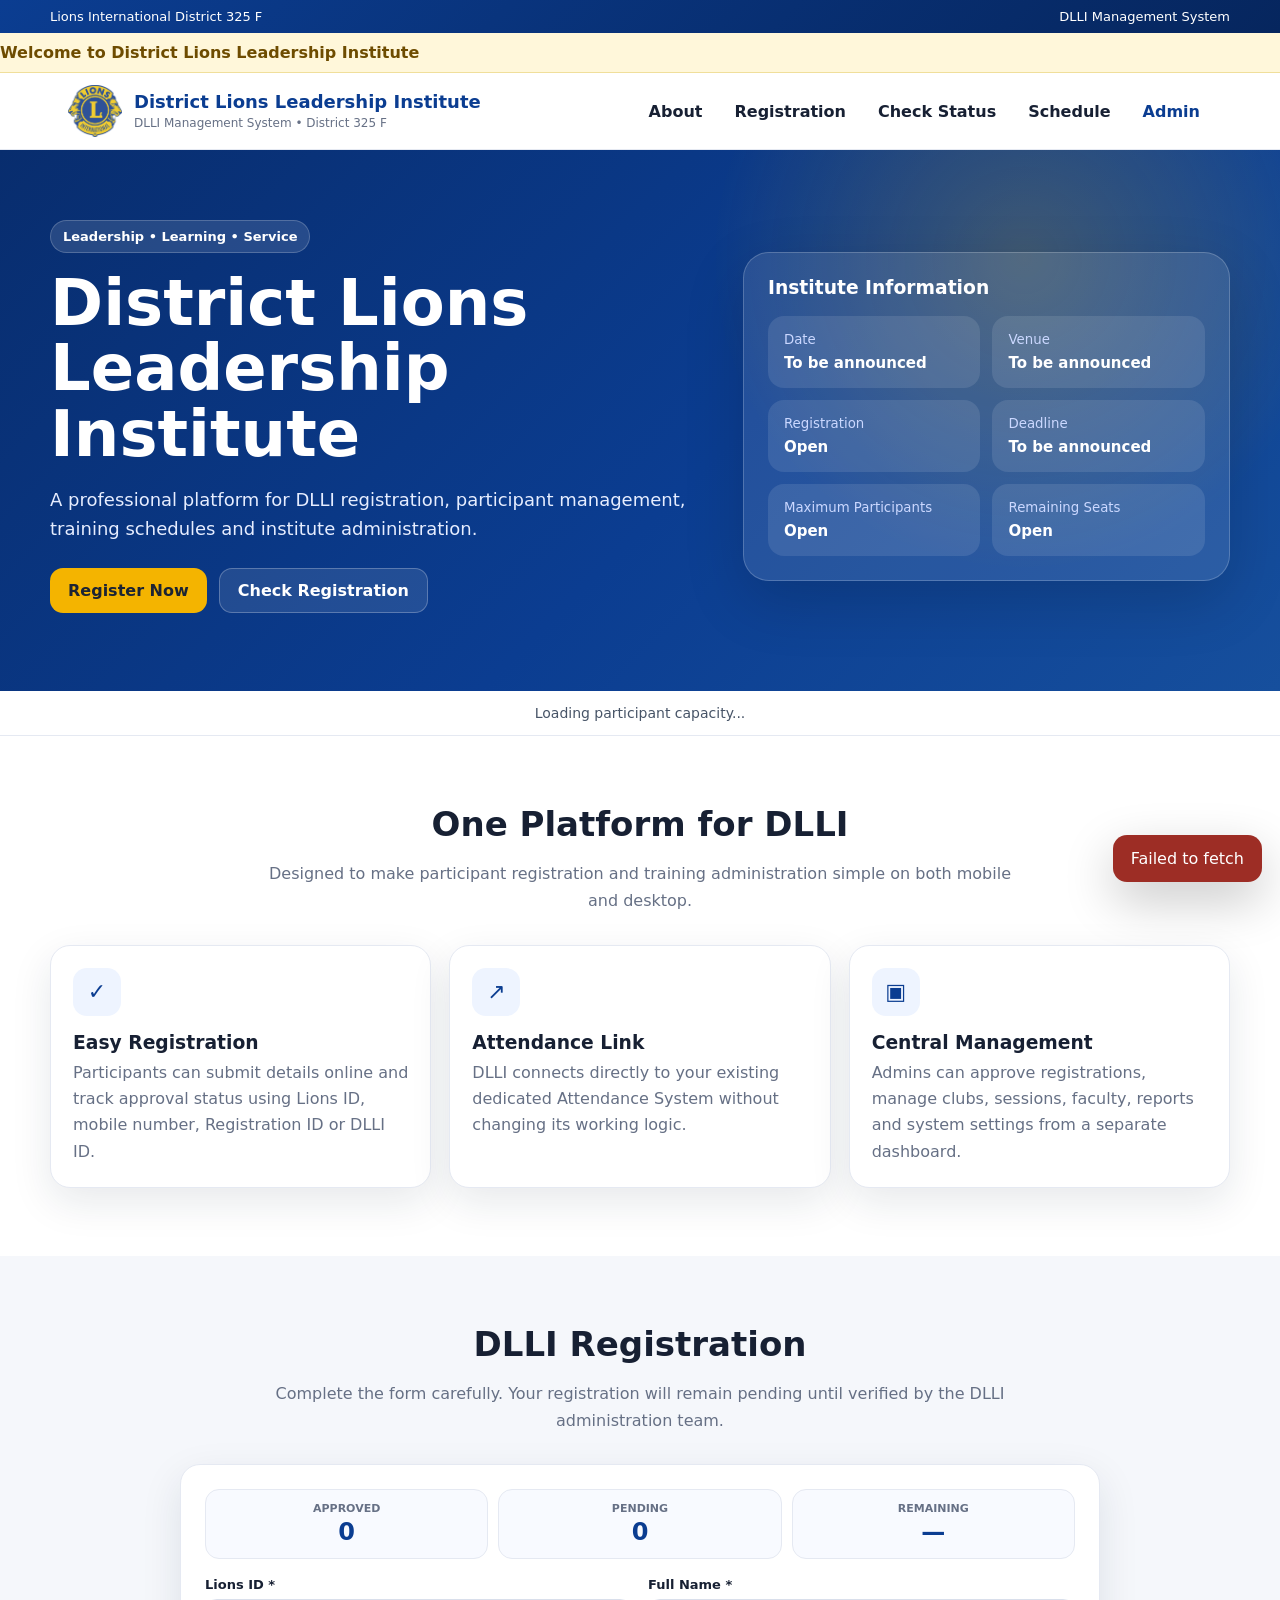
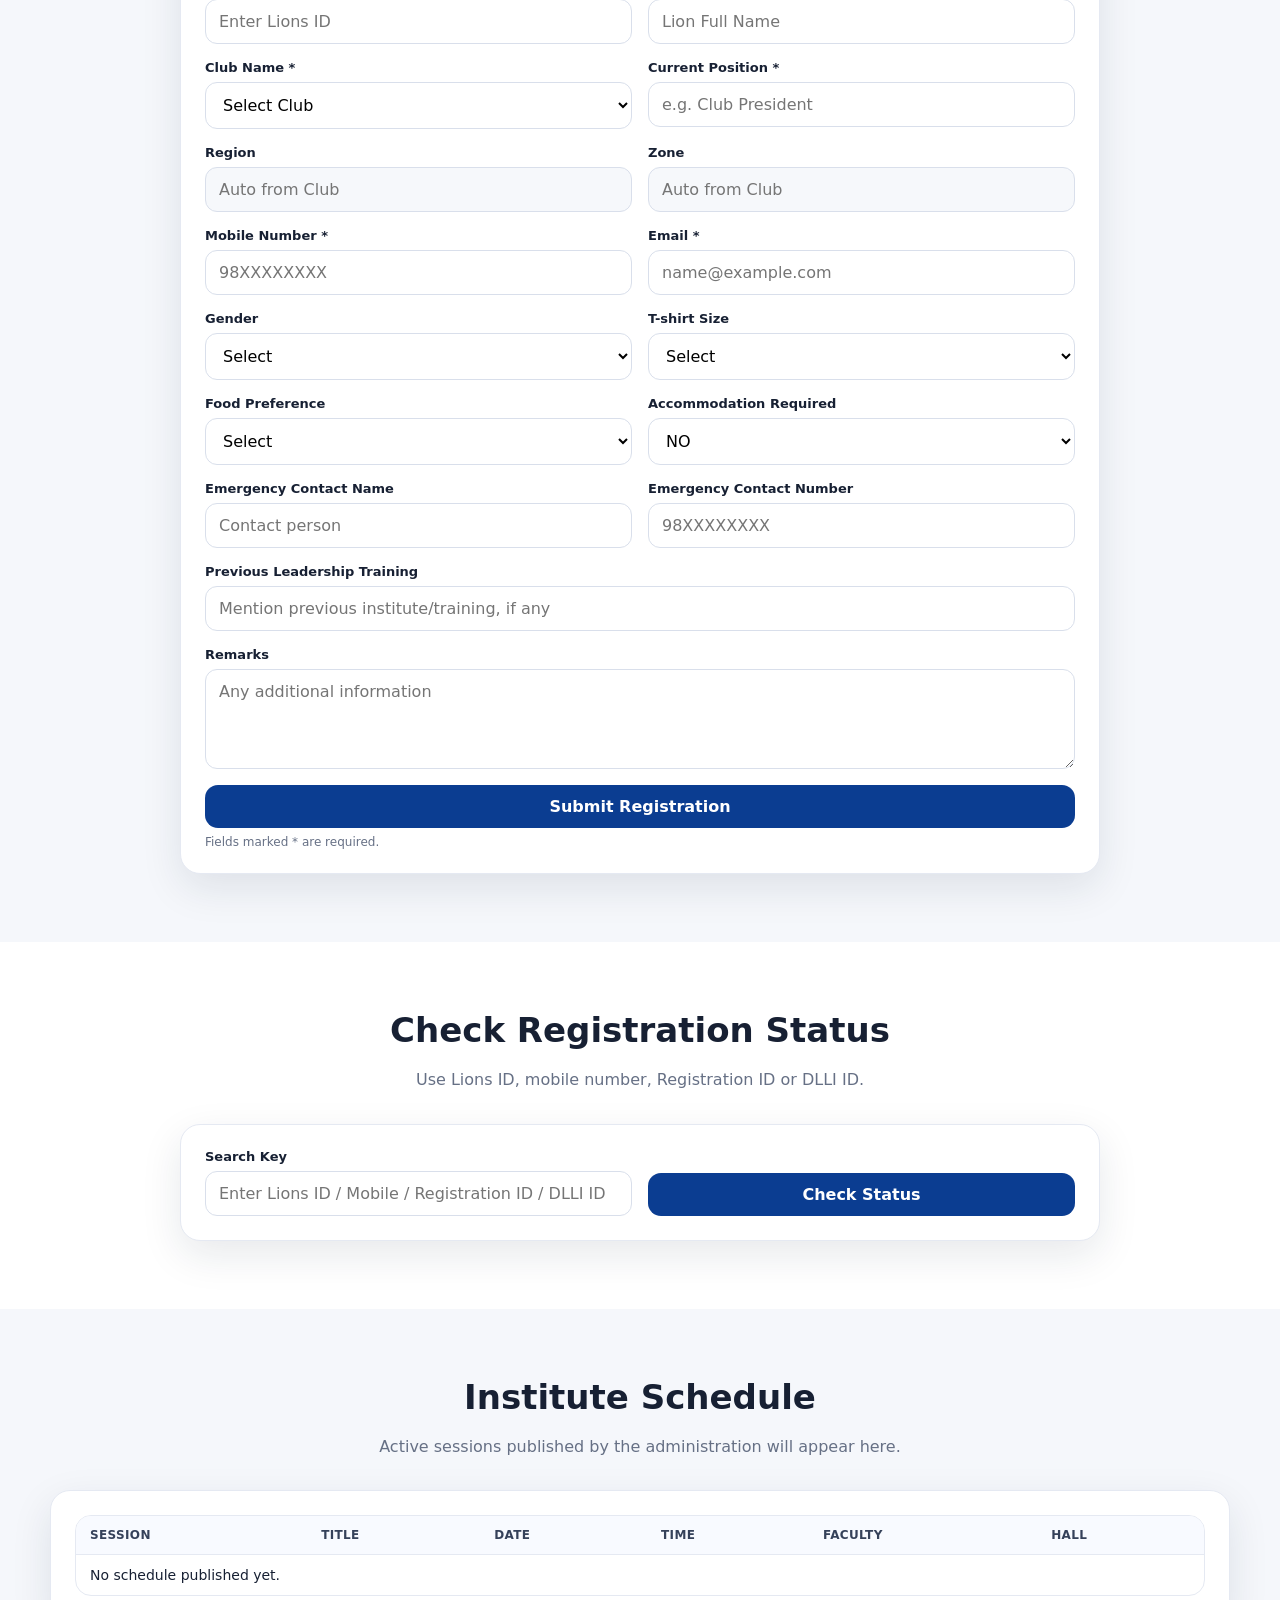
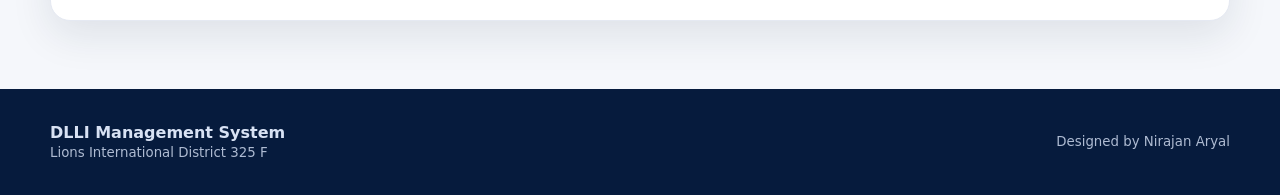
==== commit dea101f4: "Modify Admin link and add redirection script Updated the Admin link to use an ID and added a script " ====
--- a/index.html
+++ b/index.html
@@ -19,7 +19,7 @@
     <div class="nav-links">
       <a href="#about">About</a><a href="#registration">Registration</a><a href="#check">Check Status</a><a href="#schedule">Schedule</a><a id="contactNavBtn" class="hidden" href="#contact">Contact</a>
       <a id="attendanceNavBtn" class="keep btn btn-success hidden" href="#" rel="noopener">Attendance</a>
-      <a class="keep btn btn-light" href="admin.html">Admin</a>
+      <a id="adminPortalBtn" class="keep btn btn-light" href="./admin.html">Admin</a>
     </div>
   </div></nav>
 
@@ -89,4 +89,15 @@
   <footer class="footer"><div class="footer-grid"><div><strong>DLLI Management System</strong><br><small id="footerDistrict">Lions International District 325 F</small></div><small>Designed by Nirajan Aryal</small></div></footer>
   <div id="toast" class="toast"></div>
   <script src="config.js"></script><script src="app.js"></script>
+  <script>
+    (function () {
+      const adminBtn = document.getElementById('adminPortalBtn');
+      if (!adminBtn) return;
+      adminBtn.addEventListener('click', function (event) {
+        event.preventDefault();
+        const adminUrl = new URL('./admin.html', window.location.href);
+        window.location.assign(adminUrl.href);
+      });
+    })();
+  </script>
 </body></html>
--- a/style.css
+++ b/style.css
@@ -46,3 +46,13 @@
 .marquee-track{animation-name:scrollLeft;animation-duration:65s;animation-timing-function:linear;animation-iteration-count:infinite}
 .top-actions{display:flex;gap:8px;align-items:center;flex-wrap:wrap}.center{text-align:center}.muted{color:var(--muted)}.small{font-size:13px}.mt12{margin-top:12px}.mt18{margin-top:18px}.mb14{margin-bottom:14px}.full-btn{width:100%;margin-top:18px}.text-link{color:var(--primary);font-weight:800}.side-sub{font-size:11px;color:#aec3e8}.admin-id{font-size:12px;color:var(--muted)}
 @media(max-width:620px){.top-actions{justify-content:flex-end}.top-actions .btn{font-size:11px;padding:7px 9px}}
+
+/* ===== DLLI v1.2.1 Dynamic Settings Integration ===== */
+.maintenance-banner{background:#8a2d20;color:#fff;text-align:center;padding:10px 18px;font-weight:800;font-size:13px}
+.meta-link{display:inline-flex;margin-top:8px;color:#fff;text-decoration:underline;font-size:12px;font-weight:800}
+.capacity-strip{background:#fff;border-bottom:1px solid var(--line);padding:14px 18px}
+.capacity-summary{text-align:center;color:#475467;font-size:14px}.capacity-summary strong{color:var(--primary)}
+.registration-mini-stats{display:grid;grid-template-columns:repeat(3,1fr);gap:10px;margin-bottom:18px}.registration-mini-stats>div{background:#f8faff;border:1px solid var(--line);border-radius:14px;padding:12px;text-align:center}.registration-mini-stats small{display:block;color:var(--muted);font-size:11px;text-transform:uppercase;font-weight:800}.registration-mini-stats strong{display:block;color:var(--primary);font-size:24px;margin-top:3px}
+.contact-grid{display:grid;grid-template-columns:repeat(3,1fr);gap:18px}.contact-card{background:#fff;border:1px solid var(--line);border-radius:var(--radius);padding:20px;display:flex;align-items:flex-start;gap:14px;box-shadow:var(--shadow)}.contact-icon{width:46px;height:46px;border-radius:14px;display:grid;place-items:center;background:#eef4ff;color:var(--primary);font-size:20px;flex:0 0 auto}.contact-card small{display:block;color:var(--muted);margin-bottom:5px}.contact-card strong{display:block;word-break:break-word;margin-bottom:10px}.disabled-link{opacity:.55;pointer-events:none;filter:grayscale(.2)}
+@media(max-width:800px){.contact-grid{grid-template-columns:1fr}.registration-mini-stats{grid-template-columns:repeat(3,1fr)}}
+@media(max-width:460px){.registration-mini-stats{grid-template-columns:1fr 1fr}.registration-mini-stats>div:last-child{grid-column:1/-1}}
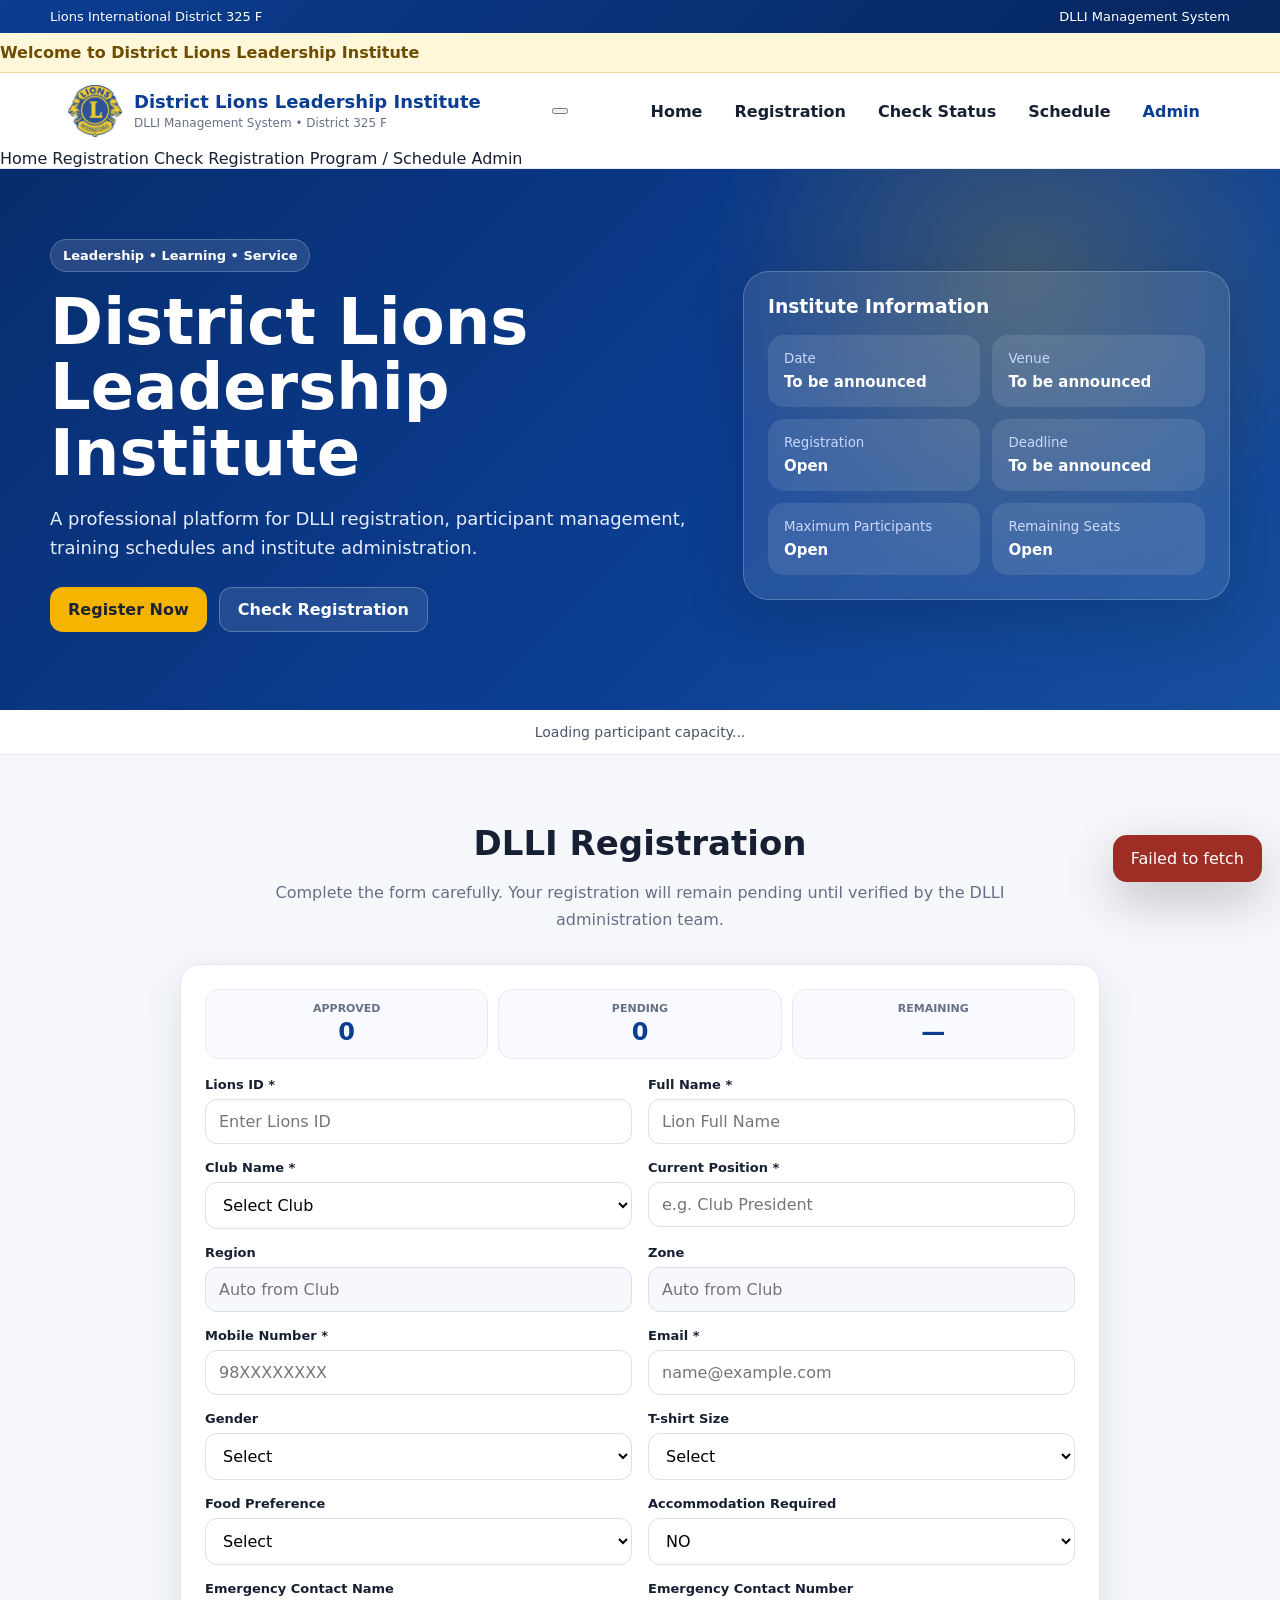
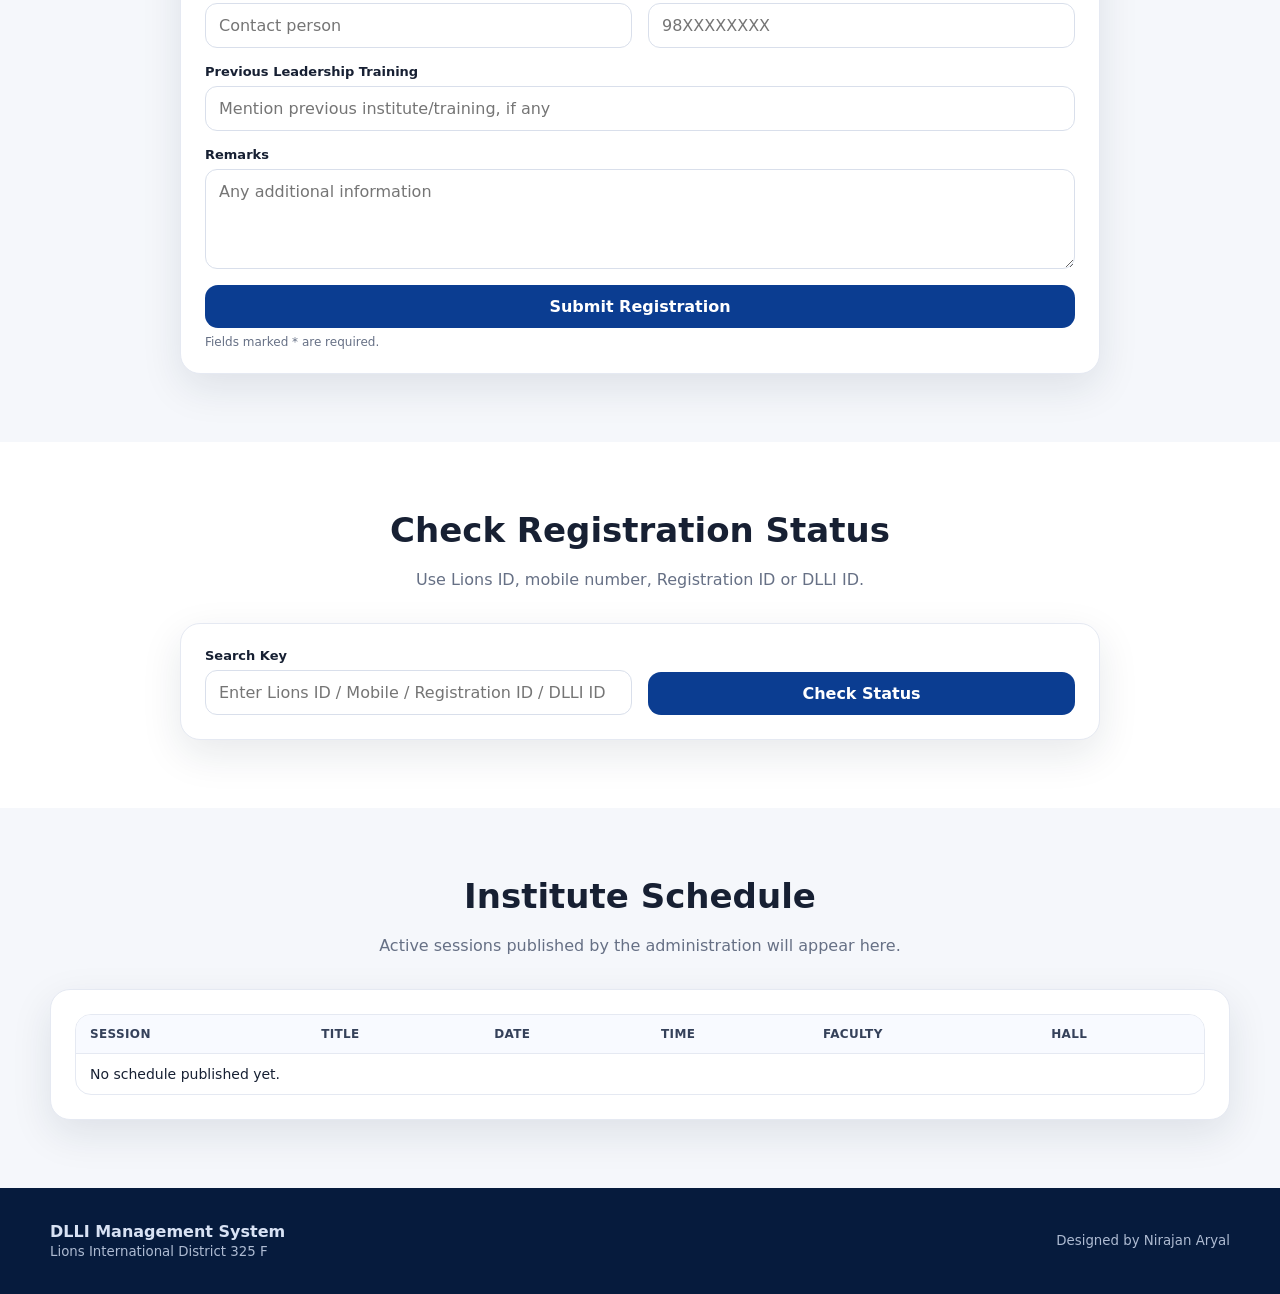
==== commit 536a2d6c: "Update index.html" ====
--- a/index.html
+++ b/index.html
@@ -14,14 +14,42 @@
 
   <div class="marquee" id="marqueeBox"><div class="marquee-track" id="noticeMarquee">Welcome to District Lions Leadership Institute</div></div>
 
-  <nav class="nav"><div class="nav-inner">
-    <a class="brand" href="#home"><img data-dlli-logo src="logo.png" alt="DLLI Logo"><div><div class="brand-title" id="brandTitle">District Lions Leadership Institute</div><div class="brand-sub">DLLI Management System • District 325 F</div></div></a>
-    <div class="nav-links">
-      <a href="#about">About</a><a href="#registration">Registration</a><a href="#check">Check Status</a><a href="#schedule">Schedule</a><a id="contactNavBtn" class="hidden" href="#contact">Contact</a>
-      <a id="attendanceNavBtn" class="keep btn btn-success hidden" href="#" rel="noopener">Attendance</a>
-      <a id="adminPortalBtn" class="keep btn btn-light" href="./admin.html">Admin</a>
+  <nav class="nav">
+    <div class="nav-inner">
+      <a class="brand" href="#home">
+        <img data-dlli-logo src="logo.png" alt="DLLI Logo">
+        <div>
+          <div class="brand-title" id="brandTitle">District Lions Leadership Institute</div>
+          <div class="brand-sub">DLLI Management System • District 325 F</div>
+        </div>
+      </a>
+
+      <button id="mobileMenuBtn" class="mobile-menu-btn" type="button"
+              aria-label="Open menu" aria-expanded="false" aria-controls="mobileMenu">
+        <span></span><span></span><span></span>
+      </button>
+
+      <div class="nav-links desktop-nav">
+        <a href="#home">Home</a>
+        <a href="#registration">Registration</a>
+        <a href="#check">Check Status</a>
+        <a href="#schedule">Schedule</a>
+        <a id="contactNavBtn" class="hidden" href="#contact">Contact</a>
+        <a id="attendanceNavBtn" class="btn btn-success hidden" href="#" rel="noopener">Attendance</a>
+        <a id="adminPortalBtn" class="btn btn-light" href="./admin.html">Admin</a>
+      </div>
     </div>
-  </div></nav>
+
+    <div id="mobileMenu" class="mobile-menu" aria-hidden="true">
+      <a href="#home">Home</a>
+      <a href="#registration">Registration</a>
+      <a href="#check">Check Registration</a>
+      <a href="#schedule">Program / Schedule</a>
+      <a id="mobileContactNavBtn" class="hidden" href="#contact">Contact</a>
+      <a id="mobileAttendanceNavBtn" class="hidden" href="#" rel="noopener">Attendance</a>
+      <a id="mobileAdminPortalBtn" href="./admin.html">Admin</a>
+    </div>
+  </nav>
 
   <main>
     <section class="hero" id="home"><div class="hero-grid">
@@ -47,12 +75,6 @@
 
     <section class="capacity-strip"><div class="wrap"><div id="capacitySummary" class="capacity-summary">Loading participant capacity...</div></div></section>
 
-    <section class="section alt" id="about"><div class="section-head"><h2>One Platform for DLLI</h2><p>Designed to make participant registration and training administration simple on both mobile and desktop.</p></div><div class="grid-3">
-      <div class="feature"><div class="icon">✓</div><h3>Easy Registration</h3><p>Participants can submit details online and track approval status using Lions ID, mobile number, Registration ID or DLLI ID.</p></div>
-      <div class="feature"><div class="icon">↗</div><h3>Attendance Link</h3><p>DLLI connects directly to your existing dedicated Attendance System without changing its working logic.</p></div>
-      <div class="feature"><div class="icon">▣</div><h3>Central Management</h3><p>Admins can approve registrations, manage clubs, sessions, faculty, reports and system settings from a separate dashboard.</p></div>
-    </div></section>
-
     <section class="section" id="registration"><div class="section-head"><h2>DLLI Registration</h2><p>Complete the form carefully. Your registration will remain pending until verified by the DLLI administration team.</p></div>
       <div class="form-shell card"><div class="registration-mini-stats"><div><small>Approved</small><strong id="approvedCount">0</strong></div><div><small>Pending</small><strong id="pendingCount">0</strong></div><div><small>Remaining</small><strong id="remainingSeatsMini">—</strong></div></div><form id="registrationForm"><div class="form-grid">
         <div class="field"><label>Lions ID *</label><input name="lionsId" inputmode="numeric" required placeholder="Enter Lions ID"></div>
@@ -91,13 +113,88 @@
   <script src="config.js"></script><script src="app.js"></script>
   <script>
     (function () {
-      const adminBtn = document.getElementById('adminPortalBtn');
-      if (!adminBtn) return;
-      adminBtn.addEventListener('click', function (event) {
-        event.preventDefault();
-        const adminUrl = new URL('./admin.html', window.location.href);
-        window.location.assign(adminUrl.href);
-      });
+      const menuBtn = document.getElementById('mobileMenuBtn');
+      const mobileMenu = document.getElementById('mobileMenu');
+
+      function closeMobileMenu() {
+        if (!menuBtn || !mobileMenu) return;
+        mobileMenu.classList.remove('open');
+        menuBtn.classList.remove('open');
+        menuBtn.setAttribute('aria-expanded', 'false');
+        mobileMenu.setAttribute('aria-hidden', 'true');
+      }
+
+      function openMobileMenu() {
+        if (!menuBtn || !mobileMenu) return;
+        mobileMenu.classList.add('open');
+        menuBtn.classList.add('open');
+        menuBtn.setAttribute('aria-expanded', 'true');
+        mobileMenu.setAttribute('aria-hidden', 'false');
+      }
+
+      if (menuBtn && mobileMenu) {
+        menuBtn.addEventListener('click', function (event) {
+          event.stopPropagation();
+          mobileMenu.classList.contains('open') ? closeMobileMenu() : openMobileMenu();
+        });
+
+        mobileMenu.querySelectorAll('a').forEach(function (link) {
+          link.addEventListener('click', closeMobileMenu);
+        });
+
+        document.addEventListener('click', function (event) {
+          if (!mobileMenu.classList.contains('open')) return;
+          if (!mobileMenu.contains(event.target) && !menuBtn.contains(event.target)) {
+            closeMobileMenu();
+          }
+        });
+
+        window.addEventListener('resize', function () {
+          if (window.innerWidth > 760) closeMobileMenu();
+        });
+      }
+
+      function bindAdminLink(id) {
+        const btn = document.getElementById(id);
+        if (!btn) return;
+        btn.addEventListener('click', function (event) {
+          event.preventDefault();
+          const adminUrl = new URL('./admin.html', window.location.href);
+          window.location.assign(adminUrl.href);
+        });
+      }
+
+      bindAdminLink('adminPortalBtn');
+      bindAdminLink('mobileAdminPortalBtn');
+
+      // Mirror dynamically controlled Contact/Attendance links into the mobile menu.
+      const desktopContact = document.getElementById('contactNavBtn');
+      const mobileContact = document.getElementById('mobileContactNavBtn');
+      const desktopAttendance = document.getElementById('attendanceNavBtn');
+      const mobileAttendance = document.getElementById('mobileAttendanceNavBtn');
+
+      const syncDynamicMenu = function () {
+        if (desktopContact && mobileContact) {
+          mobileContact.classList.toggle('hidden', desktopContact.classList.contains('hidden'));
+        }
+        if (desktopAttendance && mobileAttendance) {
+          mobileAttendance.classList.toggle('hidden', desktopAttendance.classList.contains('hidden'));
+          if (desktopAttendance.getAttribute('href')) {
+            mobileAttendance.setAttribute('href', desktopAttendance.getAttribute('href'));
+          }
+          if (desktopAttendance.getAttribute('target')) {
+            mobileAttendance.setAttribute('target', desktopAttendance.getAttribute('target'));
+          } else {
+            mobileAttendance.removeAttribute('target');
+          }
+        }
+      };
+
+      syncDynamicMenu();
+
+      const observer = new MutationObserver(syncDynamicMenu);
+      if (desktopContact) observer.observe(desktopContact, { attributes: true, attributeFilter: ['class'] });
+      if (desktopAttendance) observer.observe(desktopAttendance, { attributes: true, attributeFilter: ['class', 'href', 'target'] });
     })();
   </script>
 </body></html>
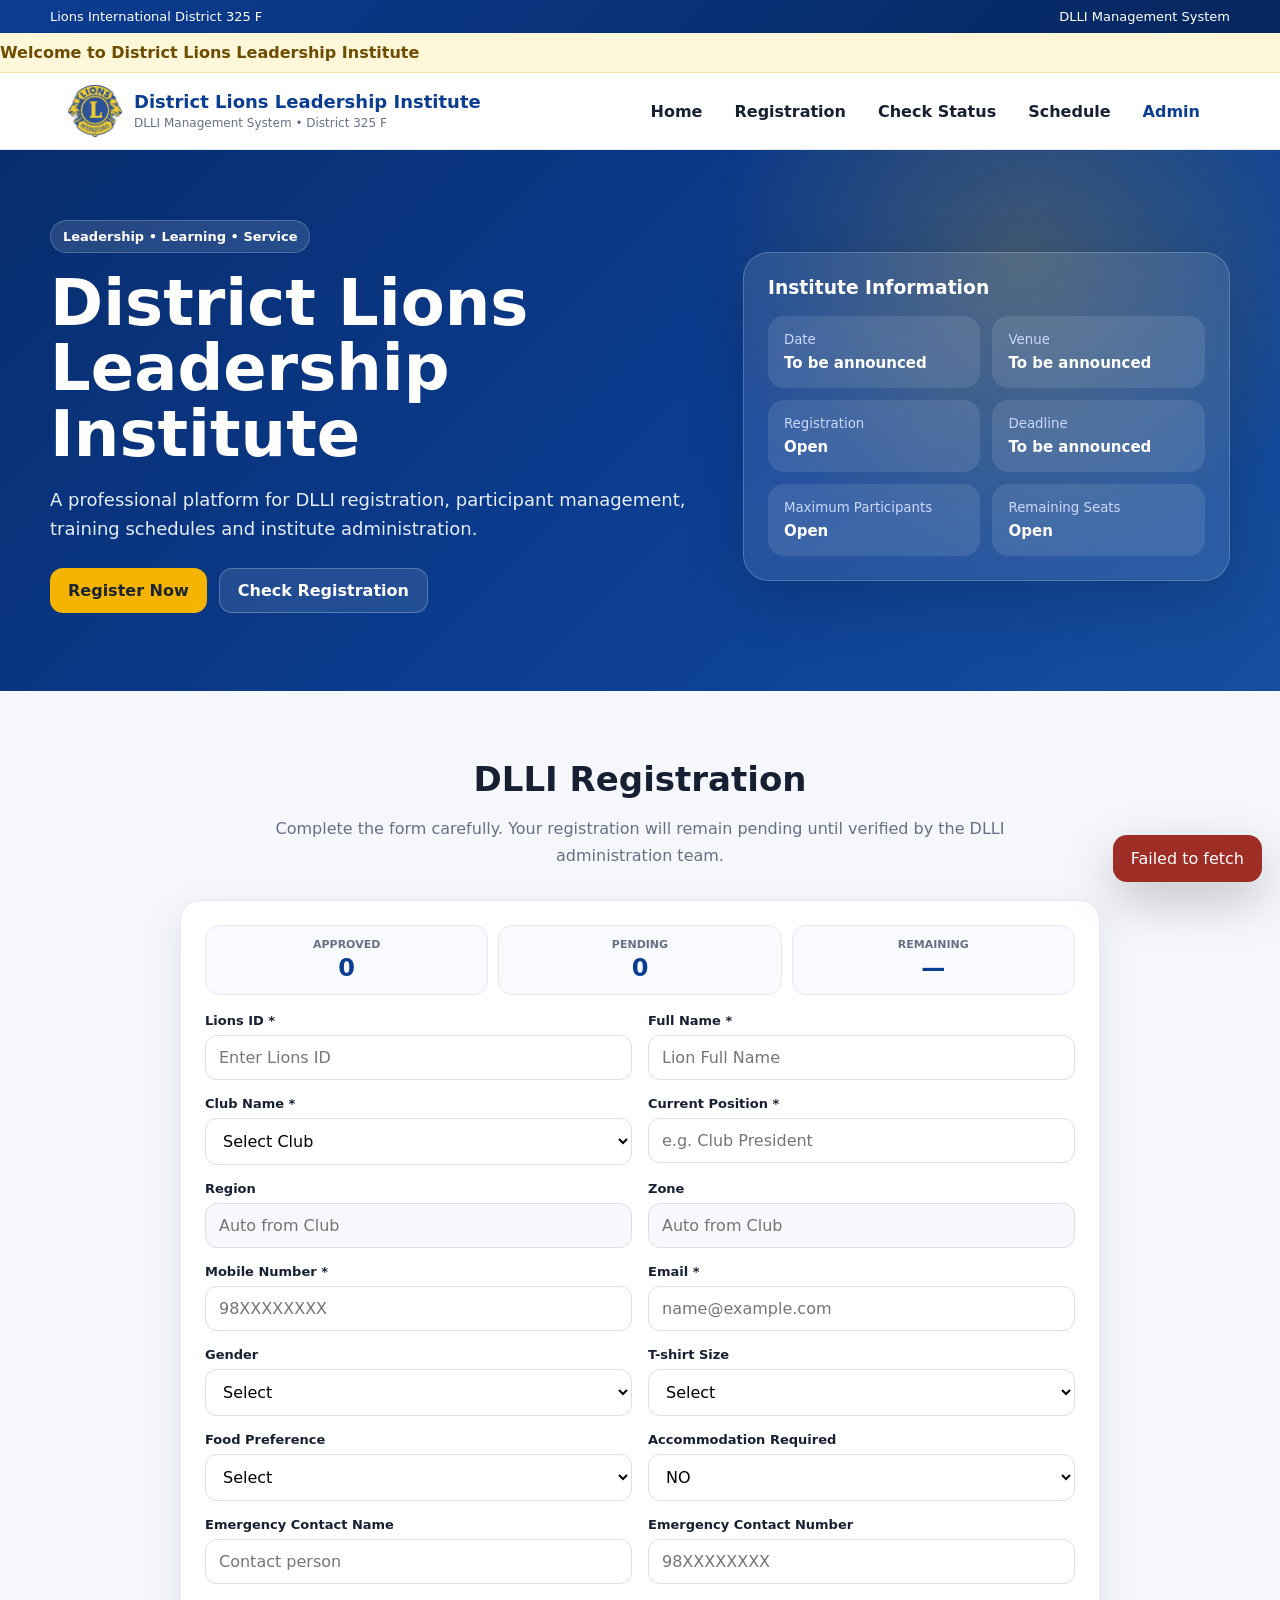
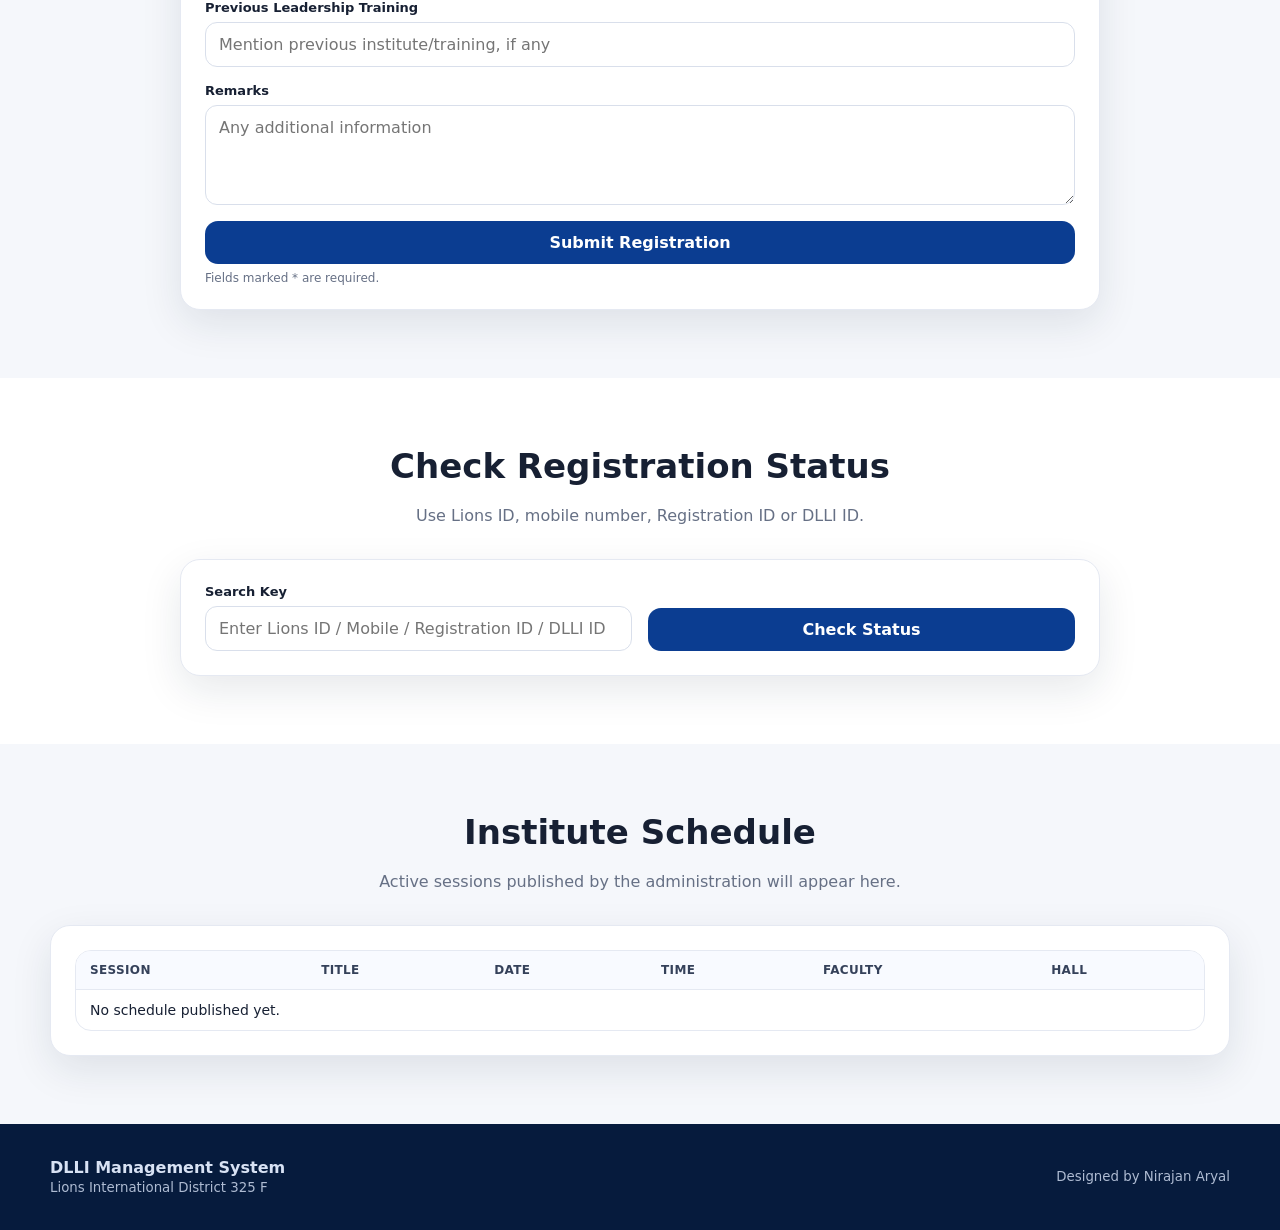
==== commit 553e48fe: "Version stylesheet and remove capacity strip section Updated stylesheet link to include versioning a" ====
--- a/index.html
+++ b/index.html
@@ -6,7 +6,7 @@
   <title>DLLI Management System | District 325 F</title>
   <meta name="description" content="District Lions Leadership Institute Management System - Lions International District 325 F">
   <link rel="icon" href="logo.png">
-  <link rel="stylesheet" href="style.css">
+  <link rel="stylesheet" href="style.css?v=1.2.4">
 </head>
 <body>
   <div id="maintenanceBanner" class="maintenance-banner hidden">System is currently under maintenance. Public information remains available, but new registration is temporarily disabled.</div>
@@ -72,9 +72,6 @@
         <div class="meta-box"><small>Remaining Seats</small><strong id="remainingSeats">Open</strong></div>
       </div></div>
     </div></section>
-
-    <section class="capacity-strip"><div class="wrap"><div id="capacitySummary" class="capacity-summary">Loading participant capacity...</div></div></section>
-
     <section class="section" id="registration"><div class="section-head"><h2>DLLI Registration</h2><p>Complete the form carefully. Your registration will remain pending until verified by the DLLI administration team.</p></div>
       <div class="form-shell card"><div class="registration-mini-stats"><div><small>Approved</small><strong id="approvedCount">0</strong></div><div><small>Pending</small><strong id="pendingCount">0</strong></div><div><small>Remaining</small><strong id="remainingSeatsMini">—</strong></div></div><form id="registrationForm"><div class="form-grid">
         <div class="field"><label>Lions ID *</label><input name="lionsId" inputmode="numeric" required placeholder="Enter Lions ID"></div>
--- a/style.css
+++ b/style.css
@@ -56,3 +56,145 @@
 .contact-grid{display:grid;grid-template-columns:repeat(3,1fr);gap:18px}.contact-card{background:#fff;border:1px solid var(--line);border-radius:var(--radius);padding:20px;display:flex;align-items:flex-start;gap:14px;box-shadow:var(--shadow)}.contact-icon{width:46px;height:46px;border-radius:14px;display:grid;place-items:center;background:#eef4ff;color:var(--primary);font-size:20px;flex:0 0 auto}.contact-card small{display:block;color:var(--muted);margin-bottom:5px}.contact-card strong{display:block;word-break:break-word;margin-bottom:10px}.disabled-link{opacity:.55;pointer-events:none;filter:grayscale(.2)}
 @media(max-width:800px){.contact-grid{grid-template-columns:1fr}.registration-mini-stats{grid-template-columns:repeat(3,1fr)}}
 @media(max-width:460px){.registration-mini-stats{grid-template-columns:1fr 1fr}.registration-mini-stats>div:last-child{grid-column:1/-1}}
+
+
+/* ===== DLLI v1.2.3 Mobile Hamburger Navigation ===== */
+.mobile-menu-btn{
+  display:none;
+  width:44px;
+  height:44px;
+  border:1px solid var(--line);
+  border-radius:12px;
+  background:#fff;
+  padding:10px;
+  cursor:pointer;
+  align-items:center;
+  justify-content:center;
+  flex-direction:column;
+  gap:5px;
+  box-shadow:0 5px 18px rgba(8,34,76,.08);
+}
+.mobile-menu-btn span{
+  display:block;
+  width:22px;
+  height:2.5px;
+  border-radius:99px;
+  background:var(--primary);
+  transition:transform .2s ease, opacity .2s ease;
+}
+.mobile-menu-btn.open span:nth-child(1){transform:translateY(7.5px) rotate(45deg)}
+.mobile-menu-btn.open span:nth-child(2){opacity:0}
+.mobile-menu-btn.open span:nth-child(3){transform:translateY(-7.5px) rotate(-45deg)}
+
+.mobile-menu{
+  display:none;
+}
+
+@media(max-width:760px){
+  .desktop-nav{
+    display:none!important;
+  }
+
+  .mobile-menu-btn{
+    display:flex;
+    flex:0 0 auto;
+  }
+
+  .nav{
+    position:relative;
+  }
+
+  .nav-inner{
+    gap:12px;
+  }
+
+  .brand{
+    min-width:0;
+    flex:1 1 auto;
+  }
+
+  .brand > div{
+    min-width:0;
+  }
+
+  .brand-title{
+    white-space:normal;
+    line-height:1.25;
+  }
+
+  .mobile-menu{
+    position:absolute;
+    left:14px;
+    right:14px;
+    top:calc(100% + 8px);
+    z-index:90;
+    background:#fff;
+    border:1px solid var(--line);
+    border-radius:18px;
+    box-shadow:0 22px 60px rgba(8,34,76,.20);
+    padding:10px;
+  }
+
+  .mobile-menu.open{
+    display:block;
+  }
+
+  .mobile-menu a{
+    display:flex;
+    align-items:center;
+    width:100%;
+    min-height:46px;
+    padding:11px 13px;
+    border-radius:11px;
+    color:var(--primary);
+    font-weight:800;
+    text-decoration:none;
+  }
+
+  .mobile-menu a:hover,
+  .mobile-menu a:active{
+    background:#eef4ff;
+  }
+
+  .mobile-menu a + a{
+    margin-top:3px;
+  }
+
+  .mobile-menu #mobileAttendanceNavBtn{
+    background:#e8f7ef;
+    color:#11653a;
+  }
+
+  .mobile-menu #mobileAdminPortalBtn{
+    background:#f5f7fb;
+    margin-top:6px;
+  }
+}
+
+/* v1.2.3: the redundant 3-card "One Platform for DLLI" block was removed from index.html. */
+
+
+/* ===== DLLI v1.2.4 MINIMAL FIX ONLY ===== */
+/* Never show the mobile dropdown on desktop. */
+.mobile-menu{
+  display:none !important;
+}
+
+/* Never show hamburger button on desktop. */
+.mobile-menu-btn{
+  display:none !important;
+}
+
+@media(max-width:760px){
+  .mobile-menu-btn{
+    display:flex !important;
+  }
+
+  .mobile-menu{
+    display:none !important;
+  }
+
+  .mobile-menu.open{
+    display:block !important;
+  }
+}
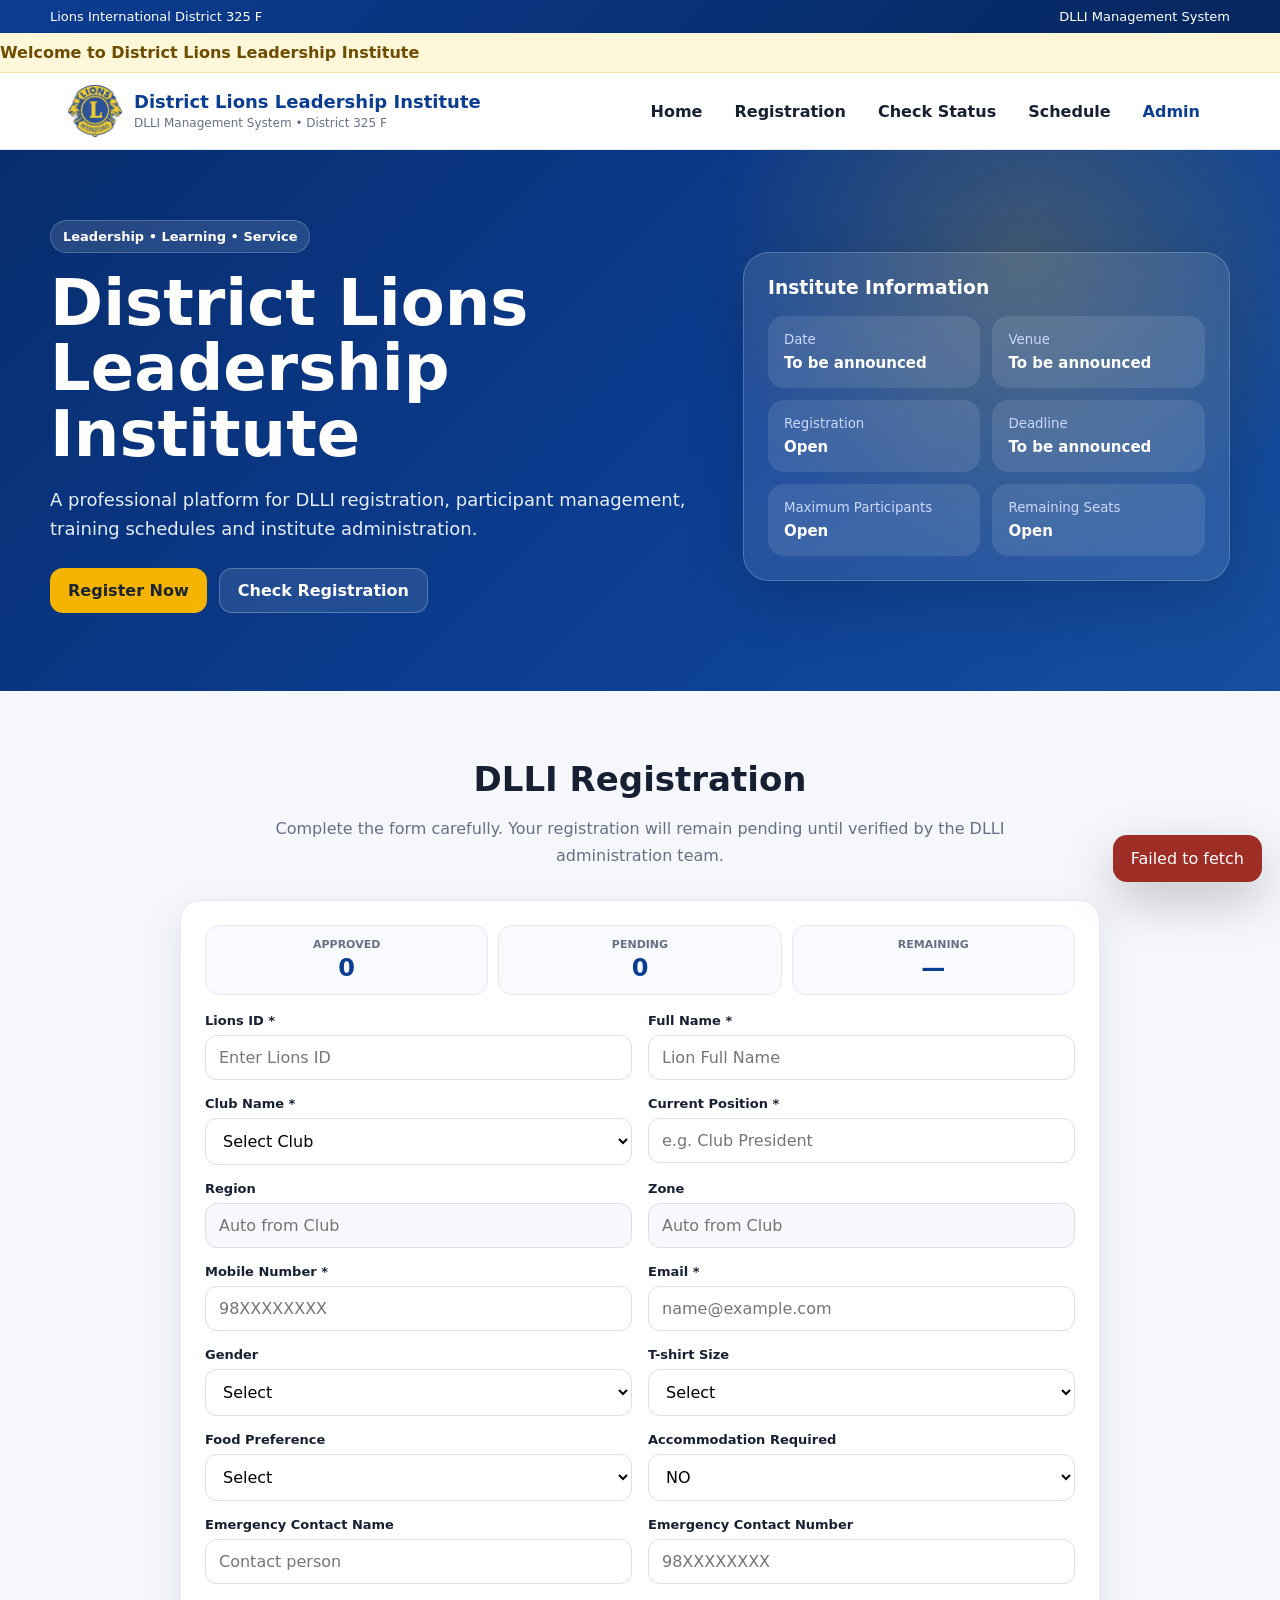
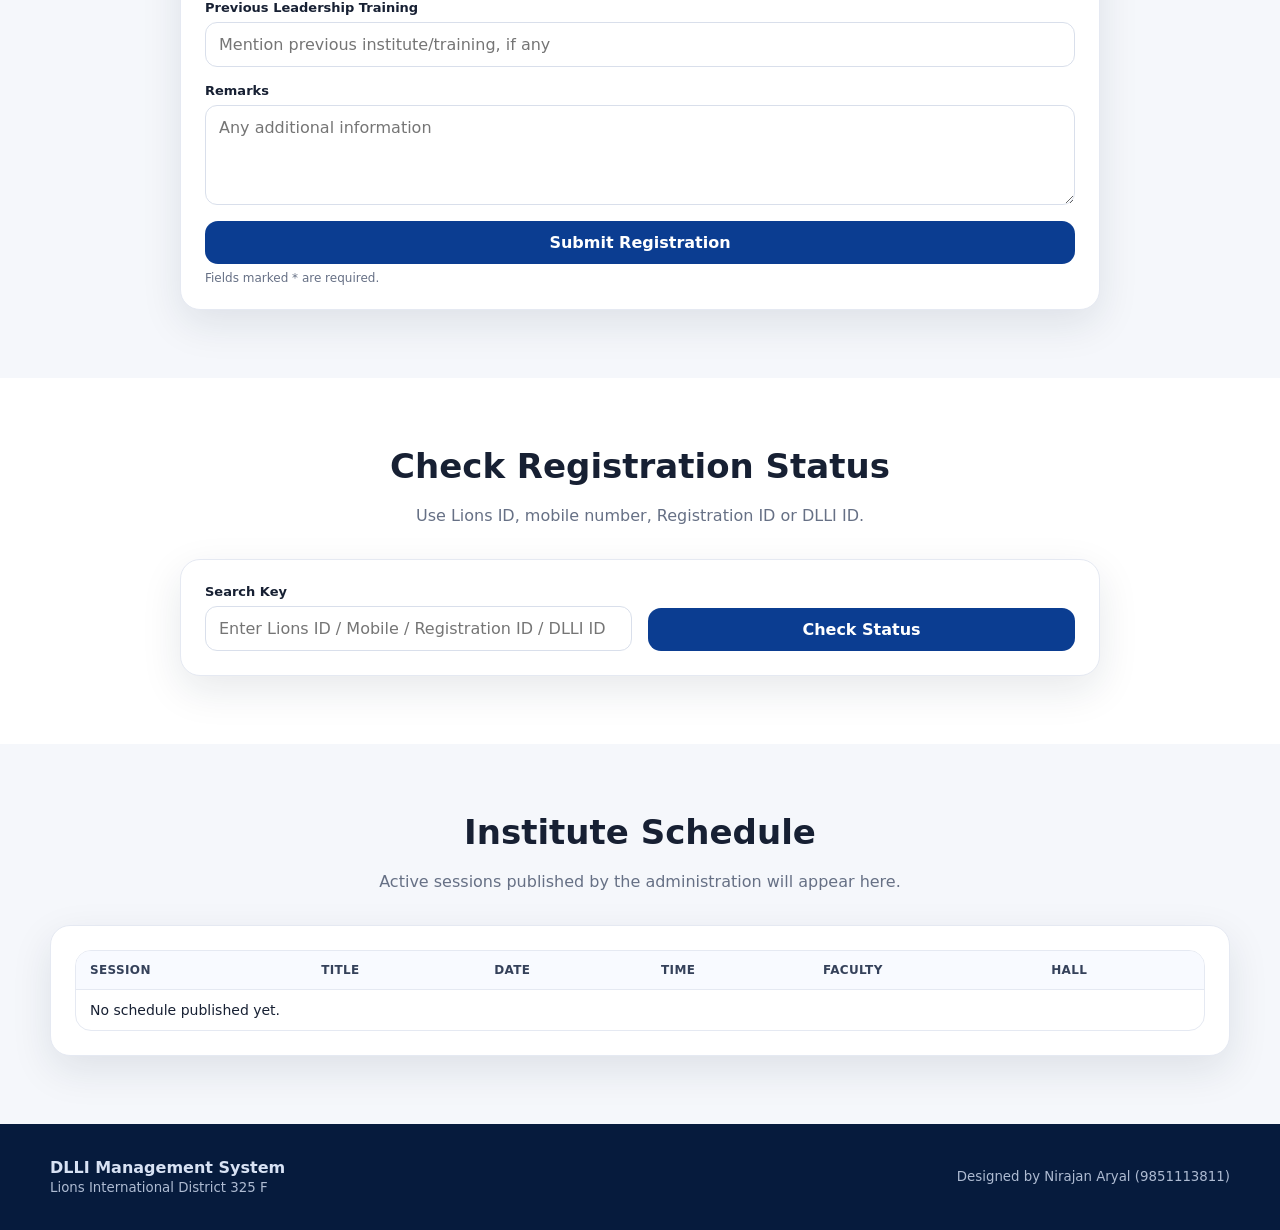
==== commit 2df89caa: "Add phone number to footer credits" ====
--- a/index.html
+++ b/index.html
@@ -105,7 +105,7 @@
     </div></section>
   </main>
 
-  <footer class="footer"><div class="footer-grid"><div><strong>DLLI Management System</strong><br><small id="footerDistrict">Lions International District 325 F</small></div><small>Designed by Nirajan Aryal</small></div></footer>
+  <footer class="footer"><div class="footer-grid"><div><strong>DLLI Management System</strong><br><small id="footerDistrict">Lions International District 325 F</small></div><small>Designed by Nirajan Aryal (9851113811)</small></div></footer>
   <div id="toast" class="toast"></div>
   <script src="config.js"></script><script src="app.js"></script>
   <script>
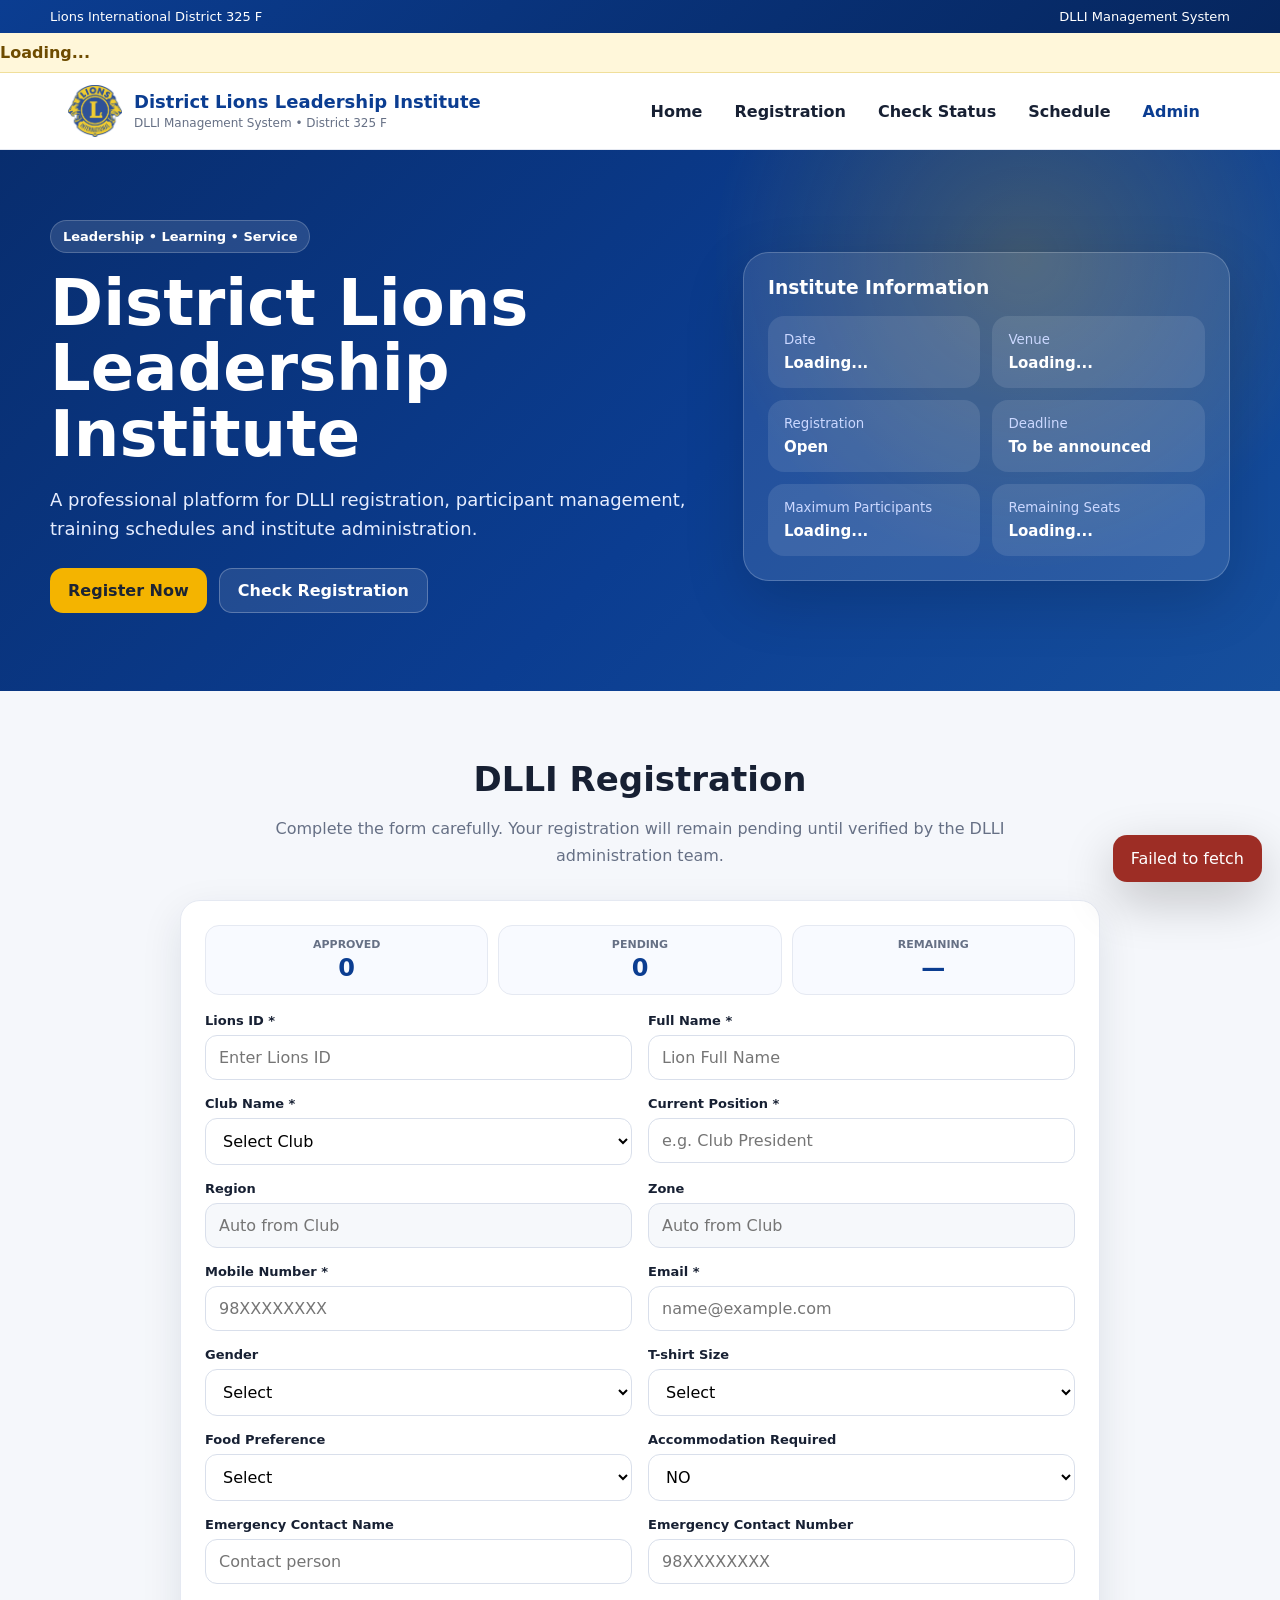
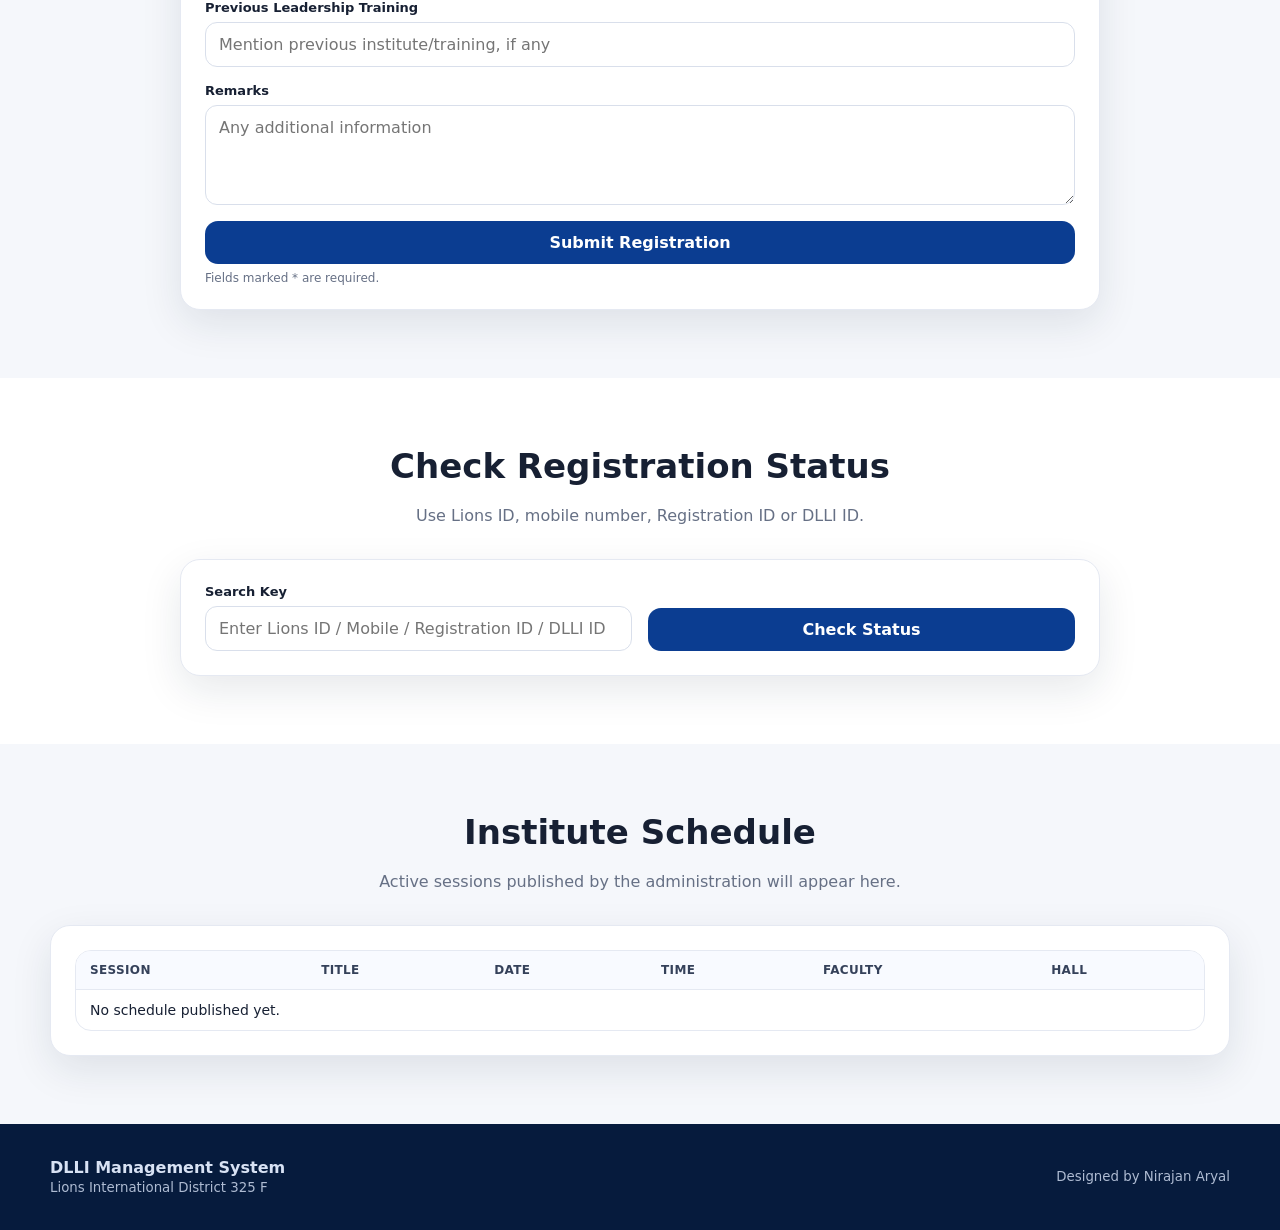
==== commit ec486196: "Update index.html" ====
--- a/index.html
+++ b/index.html
@@ -12,7 +12,7 @@
   <div id="maintenanceBanner" class="maintenance-banner hidden">System is currently under maintenance. Public information remains available, but new registration is temporarily disabled.</div>
   <div class="topbar"><div class="wrap"><span id="districtNameTop">Lions International District 325 F</span><span id="systemStatusText">DLLI Management System</span></div></div>
 
-  <div class="marquee" id="marqueeBox"><div class="marquee-track" id="noticeMarquee">Welcome to District Lions Leadership Institute</div></div>
+  <div class="marquee" id="marqueeBox"><div class="marquee-track" id="noticeMarquee">Loading...</div></div>
 
   <nav class="nav">
     <div class="nav-inner">
@@ -64,12 +64,12 @@
         </div>
       </div>
       <div class="hero-card"><h3>Institute Information</h3><div class="meta">
-        <div class="meta-box"><small>Date</small><strong id="instituteDate">To be announced</strong></div>
-        <div class="meta-box"><small>Venue</small><strong id="venue">To be announced</strong><a id="venueMapBtn" class="meta-link hidden" href="#" rel="noopener">📍 View Location</a></div>
+        <div class="meta-box"><small>Date</small><strong id="instituteDate">Loading...</strong></div>
+        <div class="meta-box"><small>Venue</small><strong id="venue">Loading...</strong><a id="venueMapBtn" class="meta-link hidden" href="#" rel="noopener">📍 View Location</a></div>
         <div class="meta-box"><small>Registration</small><strong id="regStatus">Open</strong></div>
         <div class="meta-box"><small>Deadline</small><strong id="deadline">To be announced</strong></div>
-        <div class="meta-box"><small>Maximum Participants</small><strong id="maxParticipants">Open</strong></div>
-        <div class="meta-box"><small>Remaining Seats</small><strong id="remainingSeats">Open</strong></div>
+        <div class="meta-box"><small>Maximum Participants</small><strong id="maxParticipants">Loading...</strong></div>
+        <div class="meta-box"><small>Remaining Seats</small><strong id="remainingSeats">Loading...</strong></div>
       </div></div>
     </div></section>
     <section class="section" id="registration"><div class="section-head"><h2>DLLI Registration</h2><p>Complete the form carefully. Your registration will remain pending until verified by the DLLI administration team.</p></div>
@@ -105,7 +105,7 @@
     </div></section>
   </main>
 
-  <footer class="footer"><div class="footer-grid"><div><strong>DLLI Management System</strong><br><small id="footerDistrict">Lions International District 325 F</small></div><small>Designed by Nirajan Aryal (9851113811)</small></div></footer>
+  <footer class="footer"><div class="footer-grid"><div><strong>DLLI Management System</strong><br><small id="footerDistrict">Lions International District 325 F</small></div><small>Designed by Nirajan Aryal</small></div></footer>
   <div id="toast" class="toast"></div>
   <script src="config.js"></script><script src="app.js"></script>
   <script>
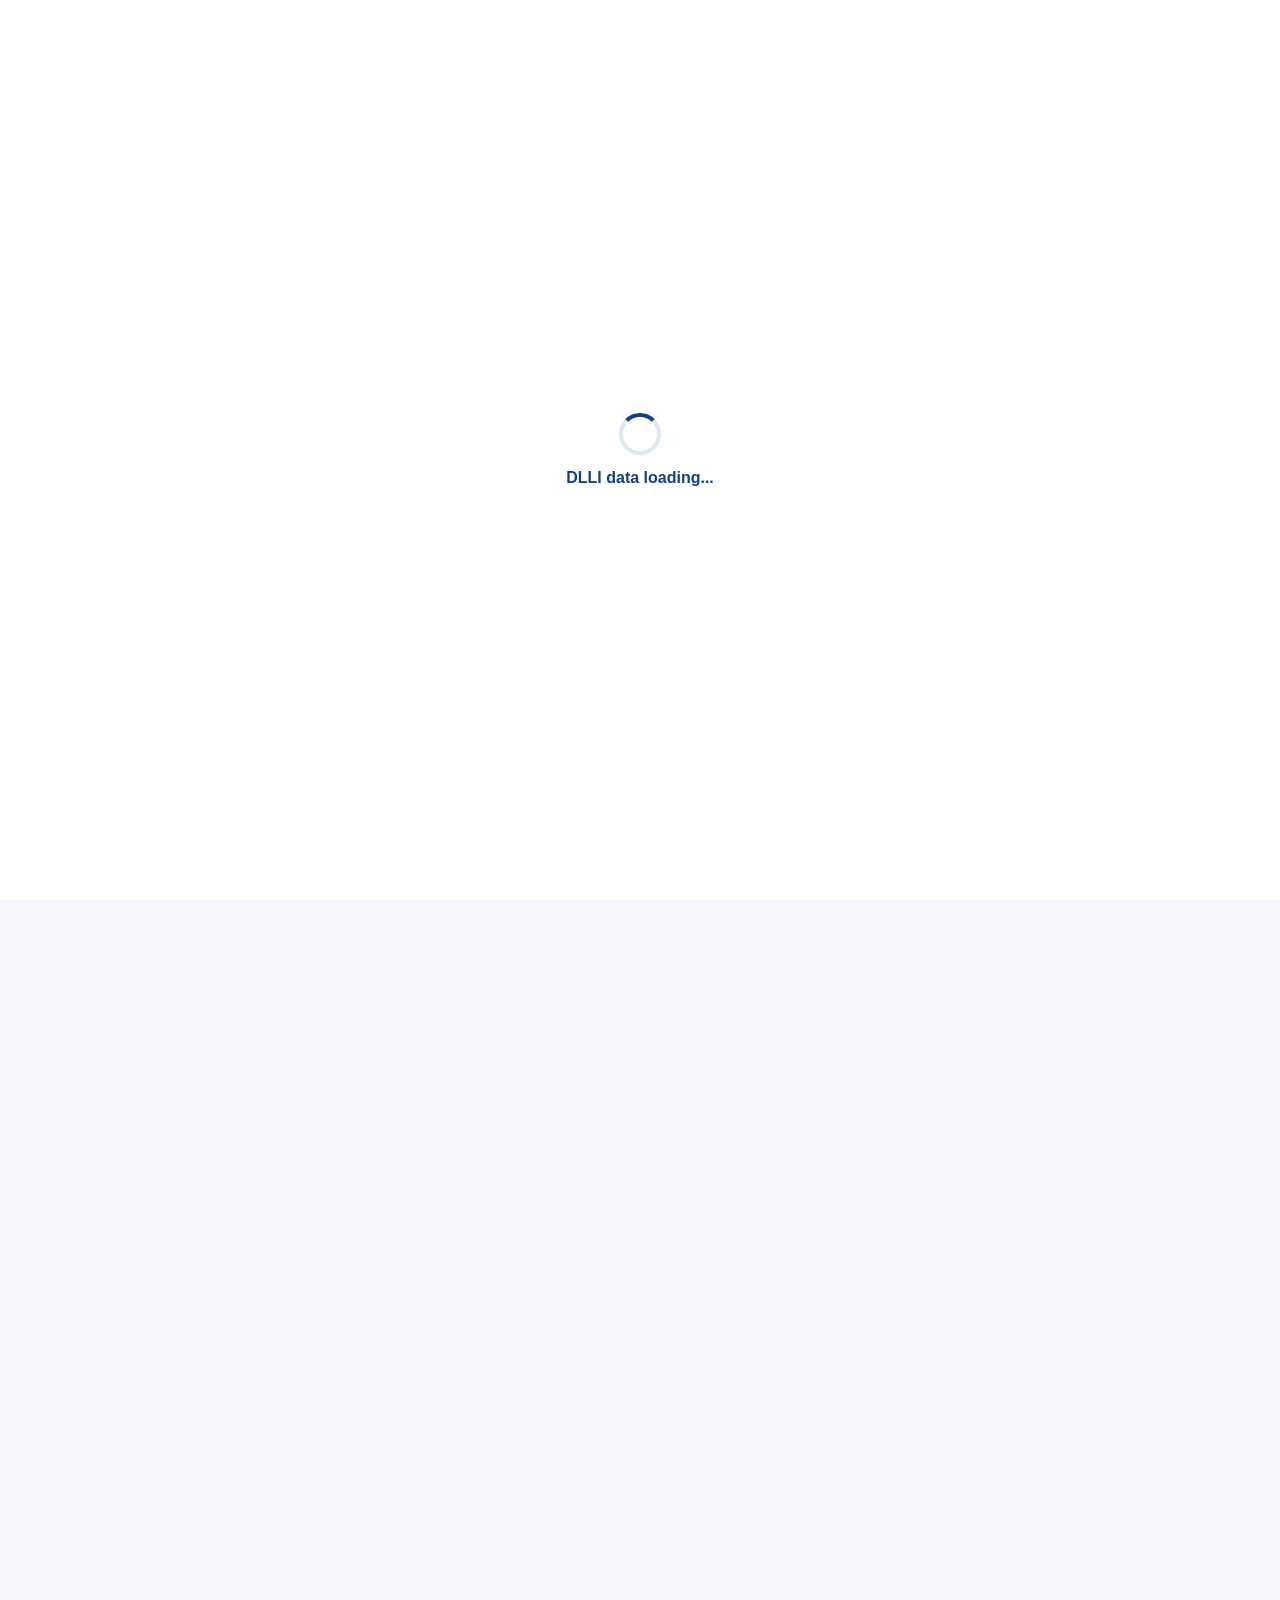
==== commit 0a8b421a: "Update index.html" ====
--- a/index.html
+++ b/index.html
@@ -7,8 +7,56 @@
   <meta name="description" content="District Lions Leadership Institute Management System - Lions International District 325 F">
   <link rel="icon" href="logo.png">
   <link rel="stylesheet" href="style.css?v=1.2.4">
+
+  <style>
+    /* DLLI v1.2.6: initial API-load gate only. Existing design remains unchanged. */
+    body.dlli-data-loading .topbar,
+    body.dlli-data-loading .marquee,
+    body.dlli-data-loading .nav,
+    body.dlli-data-loading main,
+    body.dlli-data-loading footer,
+    body.dlli-data-loading #maintenanceBanner,
+    body.dlli-data-loading #toast {
+      visibility: hidden !important;
+    }
+    #dlliInitialLoader {
+      display: none;
+    }
+    body.dlli-data-loading #dlliInitialLoader {
+      display: flex;
+      position: fixed;
+      inset: 0;
+      z-index: 99999;
+      align-items: center;
+      justify-content: center;
+      flex-direction: column;
+      gap: 14px;
+      background: #ffffff;
+      color: #123f86;
+      font-family: Arial, sans-serif;
+      font-weight: 700;
+    }
+    #dlliInitialLoader .dlli-loader-ring {
+      width: 42px;
+      height: 42px;
+      border: 4px solid #dce6f5;
+      border-top-color: #123f86;
+      border-radius: 50%;
+      animation: dlliLoaderSpin .8s linear infinite;
+    }
+    @keyframes dlliLoaderSpin {
+      to { transform: rotate(360deg); }
+    }
+  </style>
+
 </head>
-<body>
+<body class="dlli-data-loading">
+
+  <div id="dlliInitialLoader" role="status" aria-live="polite">
+    <div class="dlli-loader-ring"></div>
+    <div>DLLI data loading...</div>
+  </div>
+
   <div id="maintenanceBanner" class="maintenance-banner hidden">System is currently under maintenance. Public information remains available, but new registration is temporarily disabled.</div>
   <div class="topbar"><div class="wrap"><span id="districtNameTop">Lions International District 325 F</span><span id="systemStatusText">DLLI Management System</span></div></div>
 
@@ -105,9 +153,9 @@
     </div></section>
   </main>
 
-  <footer class="footer"><div class="footer-grid"><div><strong>DLLI Management System</strong><br><small id="footerDistrict">Lions International District 325 F</small></div><small>Designed by Nirajan Aryal</small></div></footer>
+  <footer class="footer"><div class="footer-grid"><div><strong>DLLI Management System</strong><br><small id="footerDistrict">Lions International District 325 F</small></div><small>Designed by Nirajan Aryal (9851113811)</small></div></footer>
   <div id="toast" class="toast"></div>
-  <script src="config.js"></script><script src="app.js"></script>
+  <script src="config.js"></script><script src="app.js?v=1.2.6"></script>
   <script>
     (function () {
       const menuBtn = document.getElementById('mobileMenuBtn');
